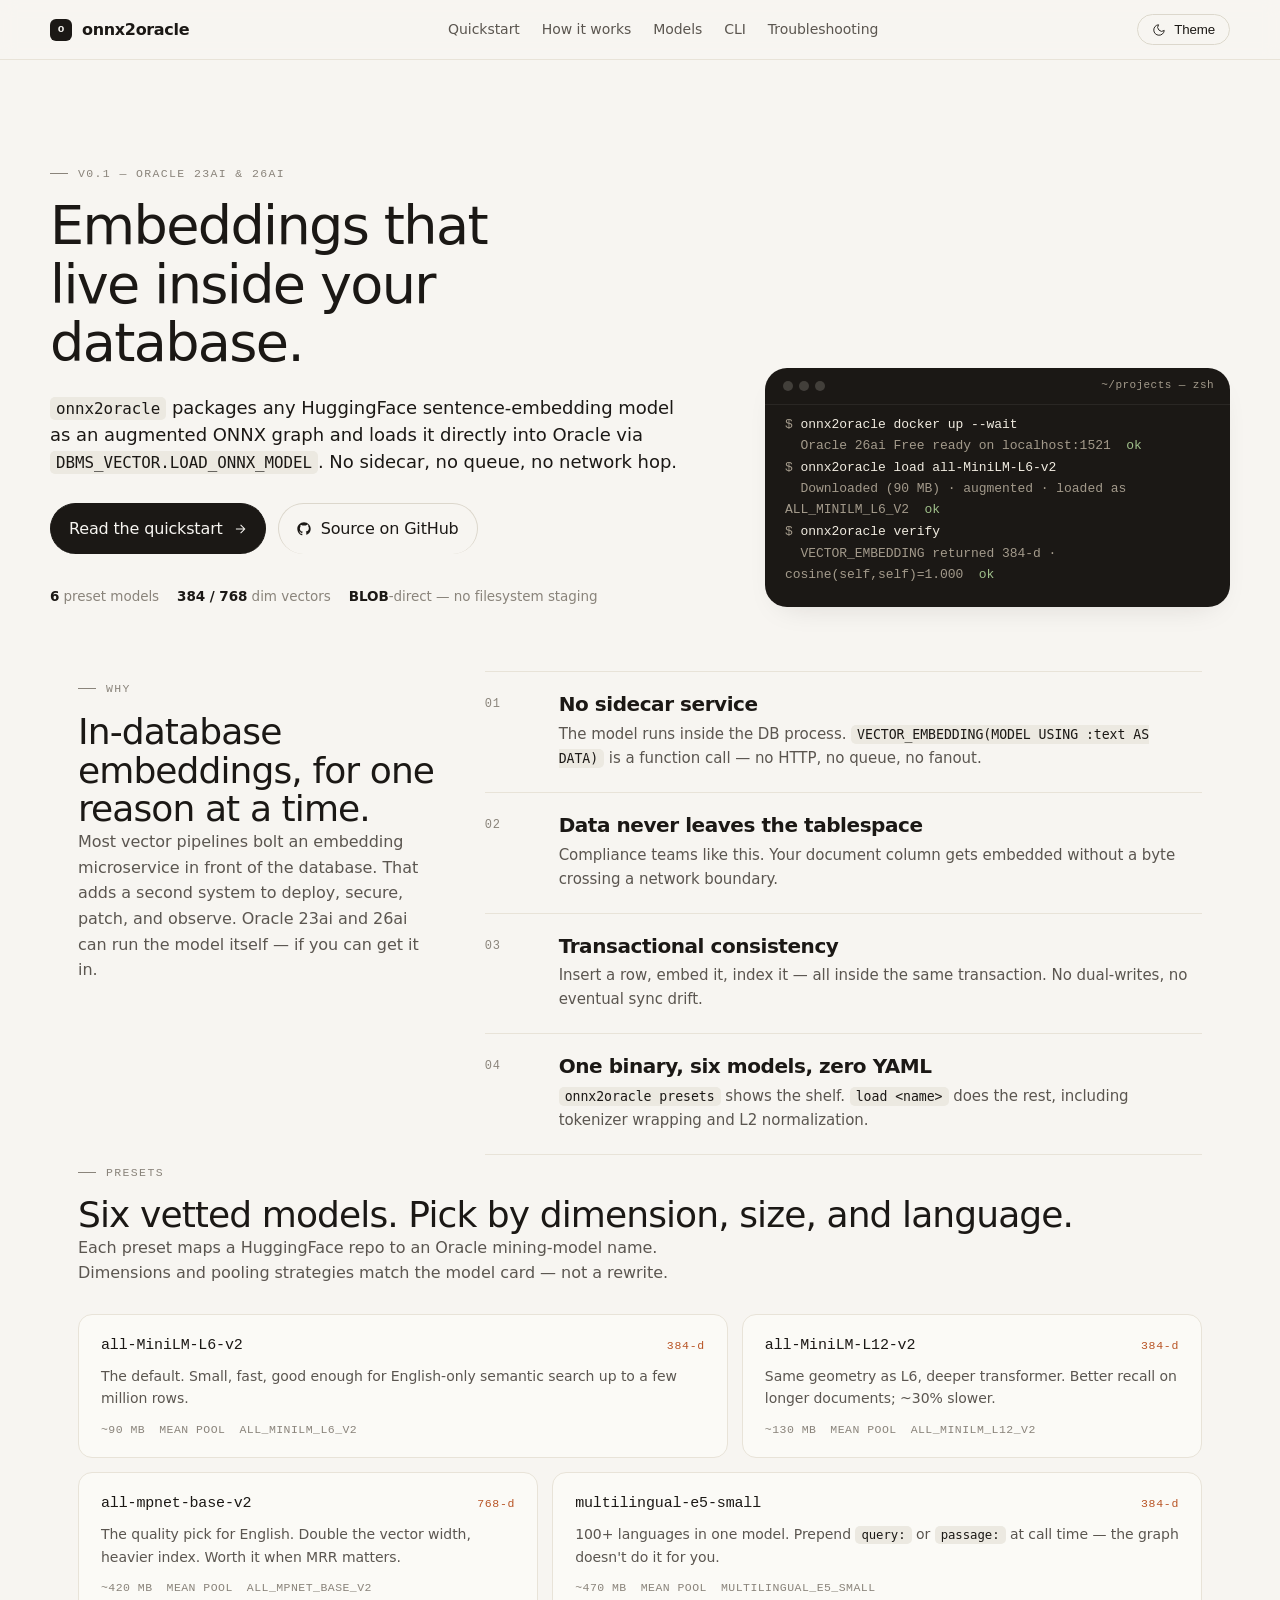
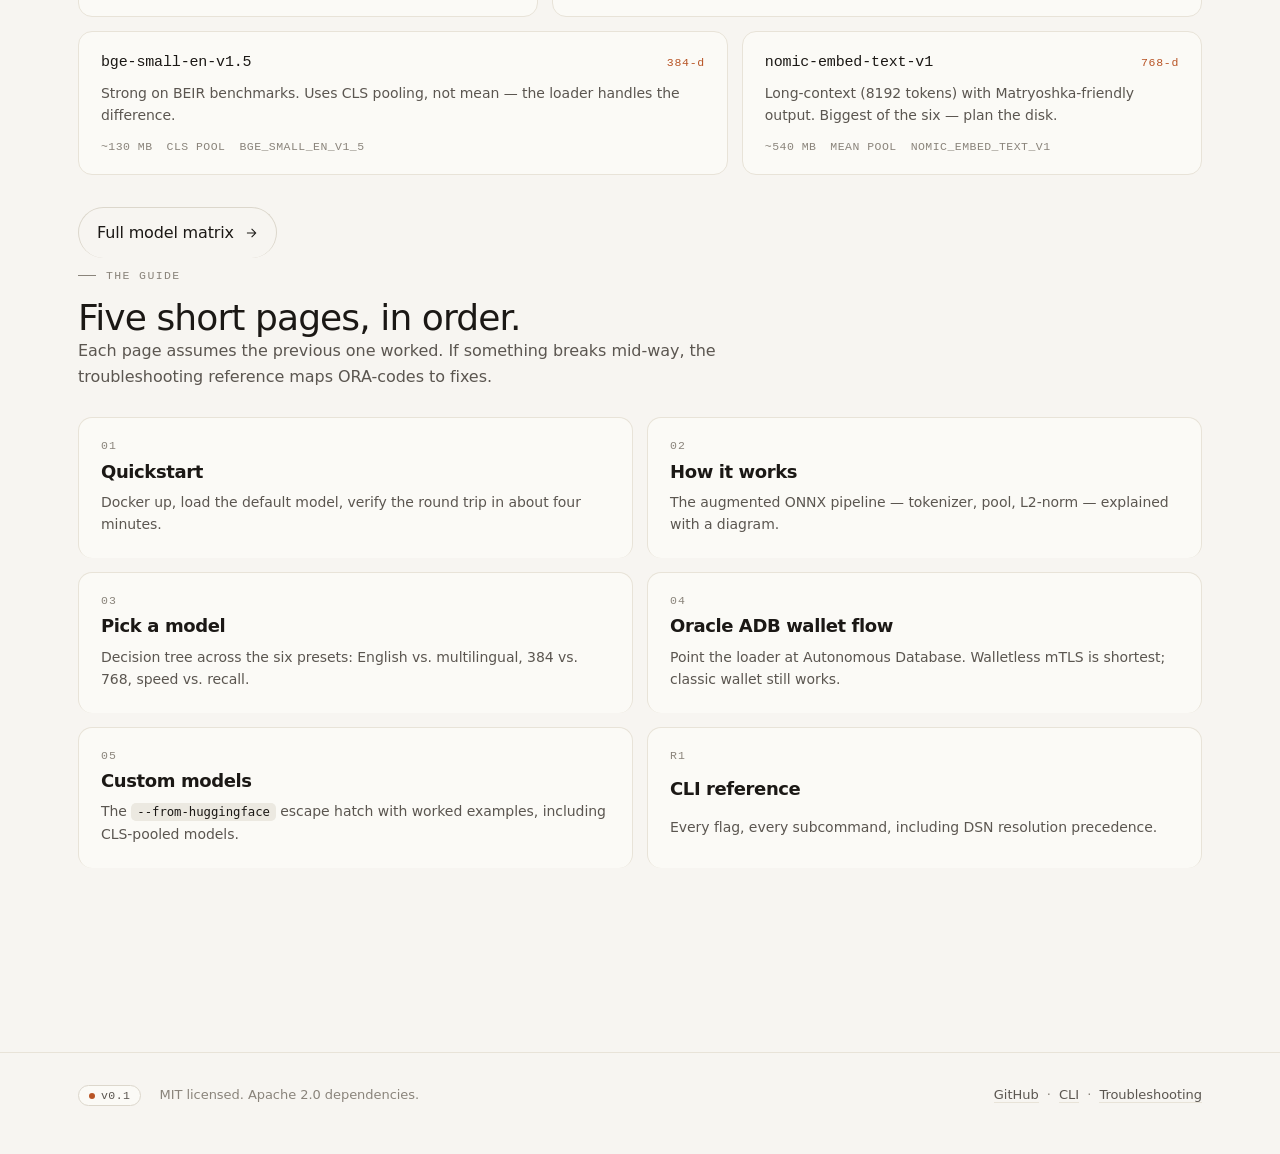
==== docs/index.html @ 98e14278 "feat(docs): GitHub Pages guide-site (taste-skill design)" ====
<!doctype html>
<html lang="en">
<head>
<meta charset="utf-8">
<meta name="viewport" content="width=device-width, initial-scale=1">
<title>onnx2oracle — embeddings that live inside your database</title>
<meta name="description" content="Load HuggingFace embedding models into Oracle Database 23ai/26ai as native ONNX mining models. One command. No external services.">
<link rel="stylesheet" href="assets/style.css">
<link rel="icon" href="data:image/svg+xml,%3Csvg xmlns='http://www.w3.org/2000/svg' viewBox='0 0 32 32'%3E%3Crect width='32' height='32' rx='6' fill='%231b1815'/%3E%3Ctext x='16' y='22' font-family='monospace' font-size='16' font-weight='600' fill='%23f0ebe0' text-anchor='middle'%3Eo%3C/text%3E%3C/svg%3E">
<script src="assets/main.js" defer></script>
</head>
<body>

<header class="topbar">
  <div class="shell topbar-inner">
    <a class="brand bare" href="index.html">
      <span class="brand-mark">o</span>
      <span>onnx2oracle</span>
    </a>
    <nav class="nav" aria-label="Primary">
      <a href="guide/01-quickstart.html">Quickstart</a>
      <a href="guide/02-how-it-works.html">How it works</a>
      <a href="guide/03-models.html">Models</a>
      <a href="reference/cli.html">CLI</a>
      <a href="reference/troubleshooting.html">Troubleshooting</a>
    </nav>
    <div class="topbar-tools">
      <button class="btn-ghost" data-theme-toggle aria-label="Toggle theme">
        <svg viewBox="0 0 24 24" fill="none" stroke="currentColor" stroke-width="1.6" aria-hidden="true">
          <path d="M21 12.8A9 9 0 1 1 11.2 3a7 7 0 0 0 9.8 9.8Z"/>
        </svg>
        <span>Theme</span>
      </button>
    </div>
  </div>
</header>

<main>

<section class="hero shell" aria-labelledby="hero-h">
  <div>
    <div class="eyebrow">v0.1 — Oracle 23ai &amp; 26ai</div>
    <h1 id="hero-h">Embeddings that live inside your database.</h1>
    <p class="lede">
      <code>onnx2oracle</code> packages any HuggingFace sentence-embedding model as an augmented ONNX graph
      and loads it directly into Oracle via <code>DBMS_VECTOR.LOAD_ONNX_MODEL</code>. No sidecar, no queue, no network hop.
    </p>
    <div class="cta-row">
      <a class="btn bare" href="guide/01-quickstart.html">
        Read the quickstart
        <svg viewBox="0 0 24 24" fill="none" stroke="currentColor" stroke-width="1.8"><path d="M5 12h14M13 5l7 7-7 7"/></svg>
      </a>
      <a class="btn secondary bare" href="https://github.com/jasperan/onnx2oracle">
        <svg viewBox="0 0 24 24" fill="currentColor"><path d="M12 .5C5.6.5.5 5.6.5 12c0 5.1 3.3 9.4 7.8 10.9.6.1.8-.2.8-.6v-2.2c-3.2.7-3.8-1.4-3.8-1.4-.5-1.3-1.3-1.7-1.3-1.7-1.1-.7.1-.7.1-.7 1.2.1 1.8 1.2 1.8 1.2 1 1.8 2.7 1.3 3.4 1 .1-.8.4-1.3.8-1.6-2.5-.3-5.2-1.3-5.2-5.7 0-1.3.4-2.3 1.2-3.1-.1-.3-.5-1.5.1-3.1 0 0 1-.3 3.2 1.2a11 11 0 0 1 5.8 0C18 4 19 4.3 19 4.3c.6 1.6.2 2.8.1 3.1.7.8 1.2 1.8 1.2 3.1 0 4.4-2.7 5.4-5.2 5.7.4.3.8 1 .8 2v3c0 .3.2.7.8.6A11.5 11.5 0 0 0 23.5 12C23.5 5.6 18.4.5 12 .5Z"/></svg>
        Source on GitHub
      </a>
    </div>
    <div class="hero-meta">
      <span><strong>6</strong> preset models</span>
      <span><strong>384 / 768</strong> dim vectors</span>
      <span><strong>BLOB</strong>-direct — no filesystem staging</span>
    </div>
  </div>

  <aside aria-label="Three-command demo">
    <div class="terminal" role="img" aria-label="Terminal showing docker up, load, verify commands">
      <span class="terminal-dots"><span></span><span></span><span></span></span>
      <span class="terminal-title">~/projects — zsh</span>
      <div class="terminal-body">
        <span class="term-line t1"><span class="term-prompt">$ </span><span class="term-cmd">onnx2oracle docker up --wait</span></span>
        <span class="term-line t2"><span class="term-out">&nbsp;&nbsp;Oracle 26ai Free ready on localhost:1521 &nbsp;</span><span class="term-ok">ok</span></span>
        <span class="term-line t3"><span class="term-prompt">$ </span><span class="term-cmd">onnx2oracle load all-MiniLM-L6-v2</span></span>
        <span class="term-line t4"><span class="term-out">&nbsp;&nbsp;Downloaded (90 MB) · augmented · loaded as ALL_MINILM_L6_V2 &nbsp;</span><span class="term-ok">ok</span></span>
        <span class="term-line t5"><span class="term-prompt">$ </span><span class="term-cmd">onnx2oracle verify</span></span>
        <span class="term-line t6"><span class="term-out">&nbsp;&nbsp;VECTOR_EMBEDDING returned 384-d · cosine(self,self)=1.000 &nbsp;</span><span class="term-ok">ok</span><span class="term-caret"></span></span>
      </div>
    </div>
  </aside>
</section>

<section class="shell" aria-labelledby="reasons-h">
  <div class="reasons">
    <div>
      <div class="eyebrow">Why</div>
      <h2 id="reasons-h">In-database embeddings, for one reason at a time.</h2>
      <p>
        Most vector pipelines bolt an embedding microservice in front of the database. That adds a second system
        to deploy, secure, patch, and observe. Oracle 23ai and 26ai can run the model itself — if you can get it in.
      </p>
    </div>
    <div class="reasons-list" role="list">
      <article class="reason" role="listitem">
        <div class="reason-idx">01</div>
        <div>
          <h3>No sidecar service</h3>
          <p>The model runs inside the DB process. <code>VECTOR_EMBEDDING(MODEL USING :text AS DATA)</code> is a function call — no HTTP, no queue, no fanout.</p>
        </div>
      </article>
      <article class="reason" role="listitem">
        <div class="reason-idx">02</div>
        <div>
          <h3>Data never leaves the tablespace</h3>
          <p>Compliance teams like this. Your document column gets embedded without a byte crossing a network boundary.</p>
        </div>
      </article>
      <article class="reason" role="listitem">
        <div class="reason-idx">03</div>
        <div>
          <h3>Transactional consistency</h3>
          <p>Insert a row, embed it, index it — all inside the same transaction. No dual-writes, no eventual sync drift.</p>
        </div>
      </article>
      <article class="reason" role="listitem">
        <div class="reason-idx">04</div>
        <div>
          <h3>One binary, six models, zero YAML</h3>
          <p><code>onnx2oracle presets</code> shows the shelf. <code>load &lt;name&gt;</code> does the rest, including tokenizer wrapping and L2 normalization.</p>
        </div>
      </article>
    </div>
  </div>
</section>

<section class="shell" aria-labelledby="presets-h">
  <div class="eyebrow">Presets</div>
  <h2 id="presets-h">Six vetted models. Pick by dimension, size, and language.</h2>
  <p style="max-width:60ch;margin-bottom:28px;">Each preset maps a HuggingFace repo to an Oracle mining-model name. Dimensions and pooling strategies match the model card — not a rewrite.</p>

  <div class="preset-grid">
    <article class="preset">
      <div class="preset-head"><span class="preset-name">all-MiniLM-L6-v2</span><span class="preset-dim">384-d</span></div>
      <p class="preset-desc">The default. Small, fast, good enough for English-only semantic search up to a few million rows.</p>
      <div class="preset-meta"><span>~90 MB</span><span>mean pool</span><span>ALL_MINILM_L6_V2</span></div>
    </article>
    <article class="preset">
      <div class="preset-head"><span class="preset-name">all-MiniLM-L12-v2</span><span class="preset-dim">384-d</span></div>
      <p class="preset-desc">Same geometry as L6, deeper transformer. Better recall on longer documents; ~30% slower.</p>
      <div class="preset-meta"><span>~130 MB</span><span>mean pool</span><span>ALL_MINILM_L12_V2</span></div>
    </article>
    <article class="preset">
      <div class="preset-head"><span class="preset-name">all-mpnet-base-v2</span><span class="preset-dim">768-d</span></div>
      <p class="preset-desc">The quality pick for English. Double the vector width, heavier index. Worth it when MRR matters.</p>
      <div class="preset-meta"><span>~420 MB</span><span>mean pool</span><span>ALL_MPNET_BASE_V2</span></div>
    </article>
    <article class="preset">
      <div class="preset-head"><span class="preset-name">multilingual-e5-small</span><span class="preset-dim">384-d</span></div>
      <p class="preset-desc">100+ languages in one model. Prepend <code>query:</code> or <code>passage:</code> at call time — the graph doesn't do it for you.</p>
      <div class="preset-meta"><span>~470 MB</span><span>mean pool</span><span>MULTILINGUAL_E5_SMALL</span></div>
    </article>
    <article class="preset">
      <div class="preset-head"><span class="preset-name">bge-small-en-v1.5</span><span class="preset-dim">384-d</span></div>
      <p class="preset-desc">Strong on BEIR benchmarks. Uses CLS pooling, not mean — the loader handles the difference.</p>
      <div class="preset-meta"><span>~130 MB</span><span>cls pool</span><span>BGE_SMALL_EN_V1_5</span></div>
    </article>
    <article class="preset">
      <div class="preset-head"><span class="preset-name">nomic-embed-text-v1</span><span class="preset-dim">768-d</span></div>
      <p class="preset-desc">Long-context (8192 tokens) with Matryoshka-friendly output. Biggest of the six — plan the disk.</p>
      <div class="preset-meta"><span>~540 MB</span><span>mean pool</span><span>NOMIC_EMBED_TEXT_V1</span></div>
    </article>
  </div>

  <div style="margin-top:32px;">
    <a class="btn secondary bare" href="reference/model-matrix.html">
      Full model matrix
      <svg viewBox="0 0 24 24" fill="none" stroke="currentColor" stroke-width="1.8"><path d="M5 12h14M13 5l7 7-7 7"/></svg>
    </a>
  </div>
</section>

<section class="shell" aria-labelledby="guide-h">
  <div class="eyebrow">The guide</div>
  <h2 id="guide-h">Five short pages, in order.</h2>
  <p style="margin-bottom:28px;">Each page assumes the previous one worked. If something breaks mid-way, the troubleshooting reference maps ORA-codes to fixes.</p>
  <div class="guide-cards">
    <a class="guide-card bare" href="guide/01-quickstart.html">
      <span class="num">01</span>
      <h3>Quickstart</h3>
      <p>Docker up, load the default model, verify the round trip in about four minutes.</p>
    </a>
    <a class="guide-card bare" href="guide/02-how-it-works.html">
      <span class="num">02</span>
      <h3>How it works</h3>
      <p>The augmented ONNX pipeline — tokenizer, pool, L2-norm — explained with a diagram.</p>
    </a>
    <a class="guide-card bare" href="guide/03-models.html">
      <span class="num">03</span>
      <h3>Pick a model</h3>
      <p>Decision tree across the six presets: English vs. multilingual, 384 vs. 768, speed vs. recall.</p>
    </a>
    <a class="guide-card bare" href="guide/04-connect-to-cloud.html">
      <span class="num">04</span>
      <h3>Oracle ADB wallet flow</h3>
      <p>Point the loader at Autonomous Database. Walletless mTLS is shortest; classic wallet still works.</p>
    </a>
    <a class="guide-card bare" href="guide/05-custom-models.html">
      <span class="num">05</span>
      <h3>Custom models</h3>
      <p>The <code>--from-huggingface</code> escape hatch with worked examples, including CLS-pooled models.</p>
    </a>
    <a class="guide-card bare" href="reference/cli.html">
      <span class="num">R1</span>
      <h3>CLI reference</h3>
      <p>Every flag, every subcommand, including DSN resolution precedence.</p>
    </a>
  </div>
</section>

</main>

<footer class="foot">
  <div class="shell foot-row">
    <div>
      <span class="chip"><span class="chip-dot"></span>v0.1</span>
      <span style="margin-left:14px;">MIT licensed. Apache 2.0 dependencies.</span>
    </div>
    <div>
      <a href="https://github.com/jasperan/onnx2oracle">GitHub</a>
      &nbsp;·&nbsp;
      <a href="reference/cli.html">CLI</a>
      &nbsp;·&nbsp;
      <a href="reference/troubleshooting.html">Troubleshooting</a>
    </div>
  </div>
</footer>

</body>
</html>
---- docs/assets/style.css ----
/* =========================================================================
   onnx2oracle — docs stylesheet
   Warm monochrome, hardware-accelerated animations only (transform/opacity),
   no CDN fonts, explicit light/dark via data-theme attribute.
   ========================================================================= */

:root {
  /* Warm monochrome — light theme (default) */
  --bg: #f7f5f1;
  --bg-elev: #fbfaf6;
  --bg-sunk: #ece9e1;
  --ink: #1b1815;
  --ink-muted: #5b5650;
  --ink-faint: #8a847b;
  --rule: #dcd7cc;
  --rule-soft: #e8e3d8;
  --accent: #b85425;          /* muted rust — 1 accent, <80% sat */
  --accent-ink: #8d3e1b;
  --code-bg: #1b1815;
  --code-ink: #f0ebe0;
  --code-dim: #a39a8b;
  --shadow-diffuse: 0 12px 32px -18px rgba(27, 24, 21, 0.18);
  --rad: 14px;
  --rad-sm: 8px;
  --rad-lg: 22px;

  /* Metrics */
  --maxw: 1180px;
  --gutter: 28px;
  --step: clamp(14px, 0.93vw, 16px);

  /* Type scale */
  --fs-body: 16px;
  --fs-small: 13.5px;
  --fs-micro: 11.5px;
  --fs-h1: clamp(34px, 5vw, 54px);
  --fs-h2: clamp(26px, 3.2vw, 36px);
  --fs-h3: 20px;

  /* Motion */
  --ease: cubic-bezier(0.16, 1, 0.3, 1);
  --dur-fast: 160ms;
  --dur-mid: 320ms;
  --dur-slow: 560ms;

  color-scheme: light;
}

:root[data-theme="dark"] {
  --bg: #14120f;
  --bg-elev: #1c1a16;
  --bg-sunk: #0d0c0a;
  --ink: #f0ebe0;
  --ink-muted: #b5ac9d;
  --ink-faint: #7c746a;
  --rule: #2b2823;
  --rule-soft: #221f1b;
  --accent: #d77a4a;
  --accent-ink: #e8a37a;
  --code-bg: #0d0c0a;
  --code-ink: #f0ebe0;
  --code-dim: #8a8276;
  --shadow-diffuse: 0 12px 32px -18px rgba(0, 0, 0, 0.55);
  color-scheme: dark;
}

* { box-sizing: border-box; }
html, body { margin: 0; padding: 0; }

html {
  background: var(--bg);
  color: var(--ink);
  -webkit-font-smoothing: antialiased;
  -moz-osx-font-smoothing: grayscale;
  text-rendering: optimizeLegibility;
}

body {
  font: 400 var(--fs-body)/1.6 ui-sans-serif, system-ui, -apple-system,
        "Segoe UI", Helvetica, "Noto Sans", Arial, sans-serif;
  font-feature-settings: "ss01", "cv11";
  letter-spacing: -0.003em;
  min-height: 100dvh;
  overflow-x: hidden;
}

code, pre, kbd, samp, .mono {
  font-family: ui-monospace, "SF Mono", "JetBrains Mono", Menlo, Consolas,
               "DejaVu Sans Mono", monospace;
  font-feature-settings: "calt" 0, "liga" 0;
}

a {
  color: var(--ink);
  text-decoration: none;
  border-bottom: 1px solid var(--rule);
  transition: border-color var(--dur-fast) var(--ease), color var(--dur-fast) var(--ease);
}
a:hover { color: var(--accent); border-bottom-color: var(--accent); }
a.bare { border-bottom: none; }

h1, h2, h3, h4 {
  font-weight: 520;
  letter-spacing: -0.022em;
  line-height: 1.08;
  margin: 0;
  color: var(--ink);
}
h1 { font-size: var(--fs-h1); letter-spacing: -0.03em; }
h2 { font-size: var(--fs-h2); letter-spacing: -0.025em; }
h3 { font-size: var(--fs-h3); font-weight: 560; }

p { margin: 0 0 1em; max-width: 68ch; color: var(--ink-muted); }
p.lede {
  font-size: 18px;
  color: var(--ink);
  max-width: 56ch;
  line-height: 1.5;
}

small, .small { font-size: var(--fs-small); color: var(--ink-faint); }

hr {
  border: 0;
  border-top: 1px solid var(--rule);
  margin: 48px 0;
}

/* --- Layout shell ------------------------------------------------------- */
.shell {
  max-width: var(--maxw);
  margin: 0 auto;
  padding: 0 var(--gutter);
}

/* Top bar */
.topbar {
  position: sticky;
  top: 0;
  z-index: 40;
  background: color-mix(in oklab, var(--bg) 88%, transparent);
  backdrop-filter: saturate(1.2) blur(8px);
  -webkit-backdrop-filter: saturate(1.2) blur(8px);
  border-bottom: 1px solid var(--rule-soft);
}
.topbar-inner {
  display: grid;
  grid-template-columns: auto 1fr auto;
  align-items: center;
  gap: 24px;
  padding: 14px 0;
}
.brand {
  display: inline-flex;
  align-items: center;
  gap: 10px;
  border-bottom: none;
  color: var(--ink);
  font-weight: 560;
  letter-spacing: -0.02em;
}
.brand-mark {
  width: 22px; height: 22px;
  border-radius: 6px;
  background: var(--ink);
  color: var(--bg);
  display: inline-grid; place-items: center;
  font: 600 11px/1 ui-monospace, monospace;
  transition: transform var(--dur-fast) var(--ease);
}
.brand:hover .brand-mark { transform: rotate(-8deg); }

.nav {
  display: flex;
  gap: 22px;
  justify-content: center;
  flex-wrap: wrap;
  font-size: 14px;
}
.nav a {
  border-bottom: none;
  color: var(--ink-muted);
}
.nav a[aria-current="page"] { color: var(--ink); }
.nav a:hover { color: var(--accent); }

.topbar-tools {
  display: inline-flex;
  align-items: center;
  gap: 10px;
}

.btn-ghost {
  appearance: none;
  background: transparent;
  color: var(--ink);
  border: 1px solid var(--rule);
  border-radius: 999px;
  padding: 7px 14px;
  font: 500 13px/1 inherit;
  letter-spacing: -0.01em;
  cursor: pointer;
  display: inline-flex;
  align-items: center;
  gap: 8px;
  transition: transform var(--dur-fast) var(--ease), border-color var(--dur-fast) var(--ease);
}
.btn-ghost:hover { border-color: var(--ink); }
.btn-ghost:active { transform: translateY(1px); }
.btn-ghost svg { width: 14px; height: 14px; display: block; }

/* Sections */
main { display: block; padding-bottom: 120px; }
section { padding: 72px 0; }
section.tight { padding: 48px 0; }

.eyebrow {
  display: inline-flex;
  align-items: center;
  gap: 10px;
  font: 500 11.5px/1 ui-monospace, monospace;
  letter-spacing: 0.12em;
  text-transform: uppercase;
  color: var(--ink-faint);
  margin-bottom: 18px;
}
.eyebrow::before {
  content: "";
  width: 18px; height: 1px;
  background: var(--ink-faint);
  display: inline-block;
}

/* Hero — asymmetric 7/5 split */
.hero {
  padding: 96px 0 64px;
  display: grid;
  grid-template-columns: minmax(0, 7fr) minmax(0, 5fr);
  gap: 64px;
  align-items: end;
}
.hero h1 { max-width: 14ch; }
.hero .lede { margin-top: 22px; }
.hero-meta {
  margin-top: 32px;
  display: flex;
  gap: 18px;
  flex-wrap: wrap;
  font-size: 13.5px;
  color: var(--ink-faint);
}
.hero-meta strong { color: var(--ink); font-weight: 560; }

/* CTA row */
.cta-row {
  display: flex;
  gap: 12px;
  margin-top: 28px;
  flex-wrap: wrap;
}
.btn {
  appearance: none;
  display: inline-flex; align-items: center; gap: 10px;
  padding: 12px 18px;
  border-radius: 999px;
  font: 500 14px/1 inherit;
  letter-spacing: -0.01em;
  cursor: pointer;
  border: 1px solid var(--ink);
  background: var(--ink);
  color: var(--bg);
  transition: transform var(--dur-fast) var(--ease);
}
.btn:hover { transform: translateY(-1px); }
.btn:active { transform: translateY(1px); }
.btn.secondary {
  background: transparent;
  color: var(--ink);
  border-color: var(--rule);
}
.btn.secondary:hover { border-color: var(--ink); }
.btn svg { width: 14px; height: 14px; }

/* Animated terminal card (hero right) */
.terminal {
  position: relative;
  background: var(--code-bg);
  color: var(--code-ink);
  border-radius: var(--rad-lg);
  padding: 18px 20px 22px;
  font: 13px/1.65 ui-monospace, "SF Mono", Menlo, monospace;
  box-shadow: var(--shadow-diffuse);
  overflow: hidden;
  transform: translateZ(0);
}
.terminal::before {
  content: "";
  position: absolute;
  inset: 0 0 auto 0;
  height: 36px;
  border-bottom: 1px solid rgba(240, 235, 224, 0.07);
}
.terminal-dots {
  position: absolute; top: 13px; left: 18px;
  display: flex; gap: 6px;
}
.terminal-dots span {
  width: 10px; height: 10px; border-radius: 50%;
  background: rgba(240, 235, 224, 0.18);
  display: inline-block;
}
.terminal-title {
  position: absolute; top: 12px; right: 16px;
  font: 500 11px/1 ui-monospace, monospace;
  color: var(--code-dim);
  letter-spacing: 0.04em;
}
.terminal-body { margin-top: 28px; min-height: 150px; }
.term-line {
  display: block;
  opacity: 0;
  transform: translateY(4px);
  animation: termFade 520ms var(--ease) forwards;
  will-change: transform, opacity;
}
.term-line.t1 { animation-delay: 200ms; }
.term-line.t2 { animation-delay: 1200ms; }
.term-line.t3 { animation-delay: 2200ms; }
.term-line.t4 { animation-delay: 3200ms; }
.term-line.t5 { animation-delay: 4200ms; }
.term-line.t6 { animation-delay: 5200ms; }
.term-prompt { color: var(--code-dim); }
.term-cmd { color: var(--code-ink); }
.term-out { color: var(--code-dim); }
.term-ok { color: #9fbf8a; }
.term-caret {
  display: inline-block;
  width: 7px; height: 14px;
  background: var(--code-ink);
  vertical-align: middle;
  margin-left: 2px;
  animation: termBlink 1s steps(2, end) infinite;
  animation-delay: 5800ms;
  opacity: 0;
}
@keyframes termFade {
  to { opacity: 1; transform: translateY(0); }
}
@keyframes termBlink {
  0%, 49% { opacity: 1; }
  50%, 100% { opacity: 0; }
}

/* Feature / reason grid — asymmetric 2-col zig */
.reasons {
  display: grid;
  grid-template-columns: minmax(0, 4fr) minmax(0, 8fr);
  gap: 48px;
  align-items: start;
}
.reasons-list {
  display: grid;
  gap: 0;
}
.reason {
  display: grid;
  grid-template-columns: 56px 1fr;
  gap: 18px;
  padding: 22px 0;
  border-top: 1px solid var(--rule-soft);
}
.reason:last-child { border-bottom: 1px solid var(--rule-soft); }
.reason-idx {
  font: 500 12px/1 ui-monospace, monospace;
  color: var(--ink-faint);
  letter-spacing: 0.08em;
  padding-top: 4px;
}
.reason h3 { margin-bottom: 6px; }
.reason p { margin: 0; font-size: 15px; }

/* Preset grid */
.preset-grid {
  display: grid;
  grid-template-columns: repeat(12, minmax(0, 1fr));
  gap: 14px;
}
.preset {
  grid-column: span 6;
  padding: 22px;
  border-radius: var(--rad);
  background: var(--bg-elev);
  border: 1px solid var(--rule-soft);
  transition: transform var(--dur-mid) var(--ease), border-color var(--dur-fast) var(--ease);
}
.preset:hover {
  transform: translateY(-2px);
  border-color: var(--rule);
}
.preset-head {
  display: flex;
  align-items: baseline;
  justify-content: space-between;
  gap: 12px;
  margin-bottom: 10px;
}
.preset-name {
  font: 520 15px/1.2 ui-monospace, monospace;
  letter-spacing: -0.01em;
  color: var(--ink);
}
.preset-dim {
  font: 500 11.5px/1 ui-monospace, monospace;
  color: var(--accent);
  letter-spacing: 0.06em;
}
.preset-desc { font-size: 14px; color: var(--ink-muted); margin: 0 0 14px; }
.preset-meta {
  display: flex;
  gap: 14px;
  font: 500 11.5px/1 ui-monospace, monospace;
  color: var(--ink-faint);
  letter-spacing: 0.04em;
  text-transform: uppercase;
}

/* Make preset grid asymmetric at mid breakpoint */
@media (min-width: 900px) {
  .preset:nth-child(1) { grid-column: span 7; }
  .preset:nth-child(2) { grid-column: span 5; }
  .preset:nth-child(3) { grid-column: span 5; }
  .preset:nth-child(4) { grid-column: span 7; }
  .preset:nth-child(5) { grid-column: span 7; }
  .preset:nth-child(6) { grid-column: span 5; }
}

/* Guide navigation cards */
.guide-cards {
  display: grid;
  grid-template-columns: repeat(2, minmax(0, 1fr));
  gap: 14px;
}
.guide-card {
  padding: 22px;
  border-radius: var(--rad);
  border: 1px solid var(--rule-soft);
  background: var(--bg-elev);
  display: grid;
  gap: 10px;
  transition: transform var(--dur-fast) var(--ease), border-color var(--dur-fast) var(--ease);
  border-bottom: 1px solid var(--rule-soft);
}
.guide-card:hover {
  transform: translateY(-2px);
  border-color: var(--ink);
}
.guide-card .num {
  font: 500 11.5px/1 ui-monospace, monospace;
  letter-spacing: 0.1em;
  color: var(--ink-faint);
}
.guide-card h3 { font-size: 18px; }
.guide-card p { margin: 0; font-size: 14px; }

/* Page layout — side nav for guide/reference pages */
.doc-layout {
  display: grid;
  grid-template-columns: 220px minmax(0, 1fr);
  gap: 72px;
  padding-top: 56px;
}
.doc-side {
  position: sticky;
  top: 80px;
  align-self: start;
  font-size: 14px;
}
.doc-side h4 {
  font: 500 11.5px/1 ui-monospace, monospace;
  letter-spacing: 0.1em;
  text-transform: uppercase;
  color: var(--ink-faint);
  margin-bottom: 14px;
}
.doc-side ol {
  list-style: none;
  margin: 0;
  padding: 0;
  display: grid;
  gap: 2px;
}
.doc-side ol li { counter-increment: side; }
.doc-side ol a {
  display: block;
  padding: 6px 10px;
  border-radius: var(--rad-sm);
  color: var(--ink-muted);
  border-bottom: none;
  transition: background var(--dur-fast) var(--ease), color var(--dur-fast) var(--ease);
}
.doc-side ol a:hover { color: var(--ink); background: var(--bg-sunk); }
.doc-side ol a[aria-current="page"] {
  color: var(--ink);
  background: var(--bg-sunk);
}
.doc-side ol a span.n {
  font: 500 11.5px/1 ui-monospace, monospace;
  color: var(--ink-faint);
  margin-right: 8px;
}

.doc-body { min-width: 0; }
.doc-body h1 { margin-bottom: 18px; }
.doc-body h2 { margin: 56px 0 18px; }
.doc-body h3 { margin: 36px 0 10px; }
.doc-body p { max-width: 68ch; }
.doc-body ul, .doc-body ol { max-width: 68ch; padding-left: 20px; color: var(--ink-muted); line-height: 1.6; }
.doc-body li { margin-bottom: 6px; }
.doc-body li::marker { color: var(--ink-faint); }

/* Code blocks */
pre {
  background: var(--code-bg);
  color: var(--code-ink);
  padding: 18px 20px;
  border-radius: var(--rad);
  overflow-x: auto;
  font-size: 13px;
  line-height: 1.6;
  box-shadow: var(--shadow-diffuse);
}
pre code { white-space: pre; color: inherit; background: transparent; padding: 0; }
code {
  background: var(--bg-sunk);
  color: var(--ink);
  padding: 2px 6px;
  border-radius: 5px;
  font-size: 0.88em;
}
pre .c { color: var(--code-dim); }  /* comment */
pre .k { color: #d89c7d; }          /* keyword accent */
pre .s { color: #b9c99b; }          /* string */

/* Callouts */
.callout {
  border-left: 2px solid var(--accent);
  padding: 14px 18px;
  background: var(--bg-elev);
  border-radius: 0 var(--rad) var(--rad) 0;
  margin: 22px 0;
  font-size: 14.5px;
  color: var(--ink);
}
.callout strong { font-weight: 560; }

/* Tables */
table {
  width: 100%;
  border-collapse: collapse;
  margin: 18px 0;
  font-size: 14px;
}
thead th {
  text-align: left;
  padding: 10px 12px;
  border-bottom: 1px solid var(--rule);
  font: 500 11.5px/1.2 ui-monospace, monospace;
  letter-spacing: 0.08em;
  text-transform: uppercase;
  color: var(--ink-faint);
  cursor: pointer;
  user-select: none;
}
thead th:hover { color: var(--ink); }
thead th .sort-mark {
  color: var(--ink-faint);
  margin-left: 4px;
  font-size: 10px;
  opacity: 0.4;
  transition: opacity var(--dur-fast) var(--ease);
}
thead th[aria-sort] .sort-mark { opacity: 1; color: var(--accent); }
tbody td {
  padding: 12px;
  border-bottom: 1px solid var(--rule-soft);
  color: var(--ink-muted);
  vertical-align: top;
}
tbody tr:last-child td { border-bottom: 0; }
tbody td.mono, td.mono { font-family: ui-monospace, monospace; color: var(--ink); font-size: 13px; }
tbody tr { transition: background var(--dur-fast) var(--ease); }
tbody tr:hover { background: var(--bg-sunk); }

/* SVG diagram wrapper */
.diagram {
  margin: 28px 0;
  padding: 28px;
  background: var(--bg-elev);
  border-radius: var(--rad);
  border: 1px solid var(--rule-soft);
  overflow-x: auto;
}
.diagram svg { display: block; max-width: 100%; height: auto; }
.diagram-caption {
  margin-top: 14px;
  font-size: 13px;
  color: var(--ink-faint);
  text-align: center;
}

/* Step cards (quickstart) */
.steps {
  display: grid;
  gap: 0;
  margin: 28px 0;
}
.step {
  display: grid;
  grid-template-columns: 72px minmax(0, 1fr);
  gap: 22px;
  padding: 26px 0;
  border-top: 1px solid var(--rule-soft);
}
.step:last-child { border-bottom: 1px solid var(--rule-soft); }
.step-num {
  font: 500 12px/1 ui-monospace, monospace;
  color: var(--ink-faint);
  letter-spacing: 0.08em;
  padding-top: 4px;
}
.step h3 { margin-bottom: 10px; }

/* Footer */
footer.foot {
  border-top: 1px solid var(--rule-soft);
  padding: 32px 0 48px;
  margin-top: 64px;
  font-size: 13px;
  color: var(--ink-faint);
}
footer.foot .foot-row {
  display: flex;
  justify-content: space-between;
  gap: 24px;
  flex-wrap: wrap;
}
footer.foot a { color: var(--ink-muted); border-bottom-color: var(--rule-soft); }

/* Utility */
.row-wrap { display: flex; gap: 24px; flex-wrap: wrap; }
.chip {
  display: inline-flex;
  align-items: center;
  gap: 6px;
  padding: 4px 10px;
  border-radius: 999px;
  border: 1px solid var(--rule);
  font: 500 11.5px/1 ui-monospace, monospace;
  letter-spacing: 0.04em;
  color: var(--ink-muted);
  background: var(--bg-elev);
}
.chip-dot {
  width: 6px; height: 6px; border-radius: 50%;
  background: var(--accent);
}

/* ---- Responsive collapse ---- */
@media (max-width: 900px) {
  .hero { grid-template-columns: 1fr; gap: 40px; padding: 64px 0 40px; }
  .reasons { grid-template-columns: 1fr; gap: 32px; }
  .preset-grid { grid-template-columns: 1fr; }
  .preset { grid-column: span 1 !important; }
  .guide-cards { grid-template-columns: 1fr; }
  .doc-layout { grid-template-columns: 1fr; gap: 32px; padding-top: 32px; }
  .doc-side {
    position: static;
    border-left: 0;
    border-top: 1px solid var(--rule-soft);
    padding-top: 18px;
  }
  .nav { gap: 14px; font-size: 13.5px; }
  .topbar-inner { grid-template-columns: auto auto; row-gap: 10px; }
  .topbar-inner .nav { grid-column: 1 / -1; justify-content: flex-start; }
}

@media (prefers-reduced-motion: reduce) {
  *, *::before, *::after {
    animation-duration: 0.01ms !important;
    animation-iteration-count: 1 !important;
    transition-duration: 0.01ms !important;
  }
}
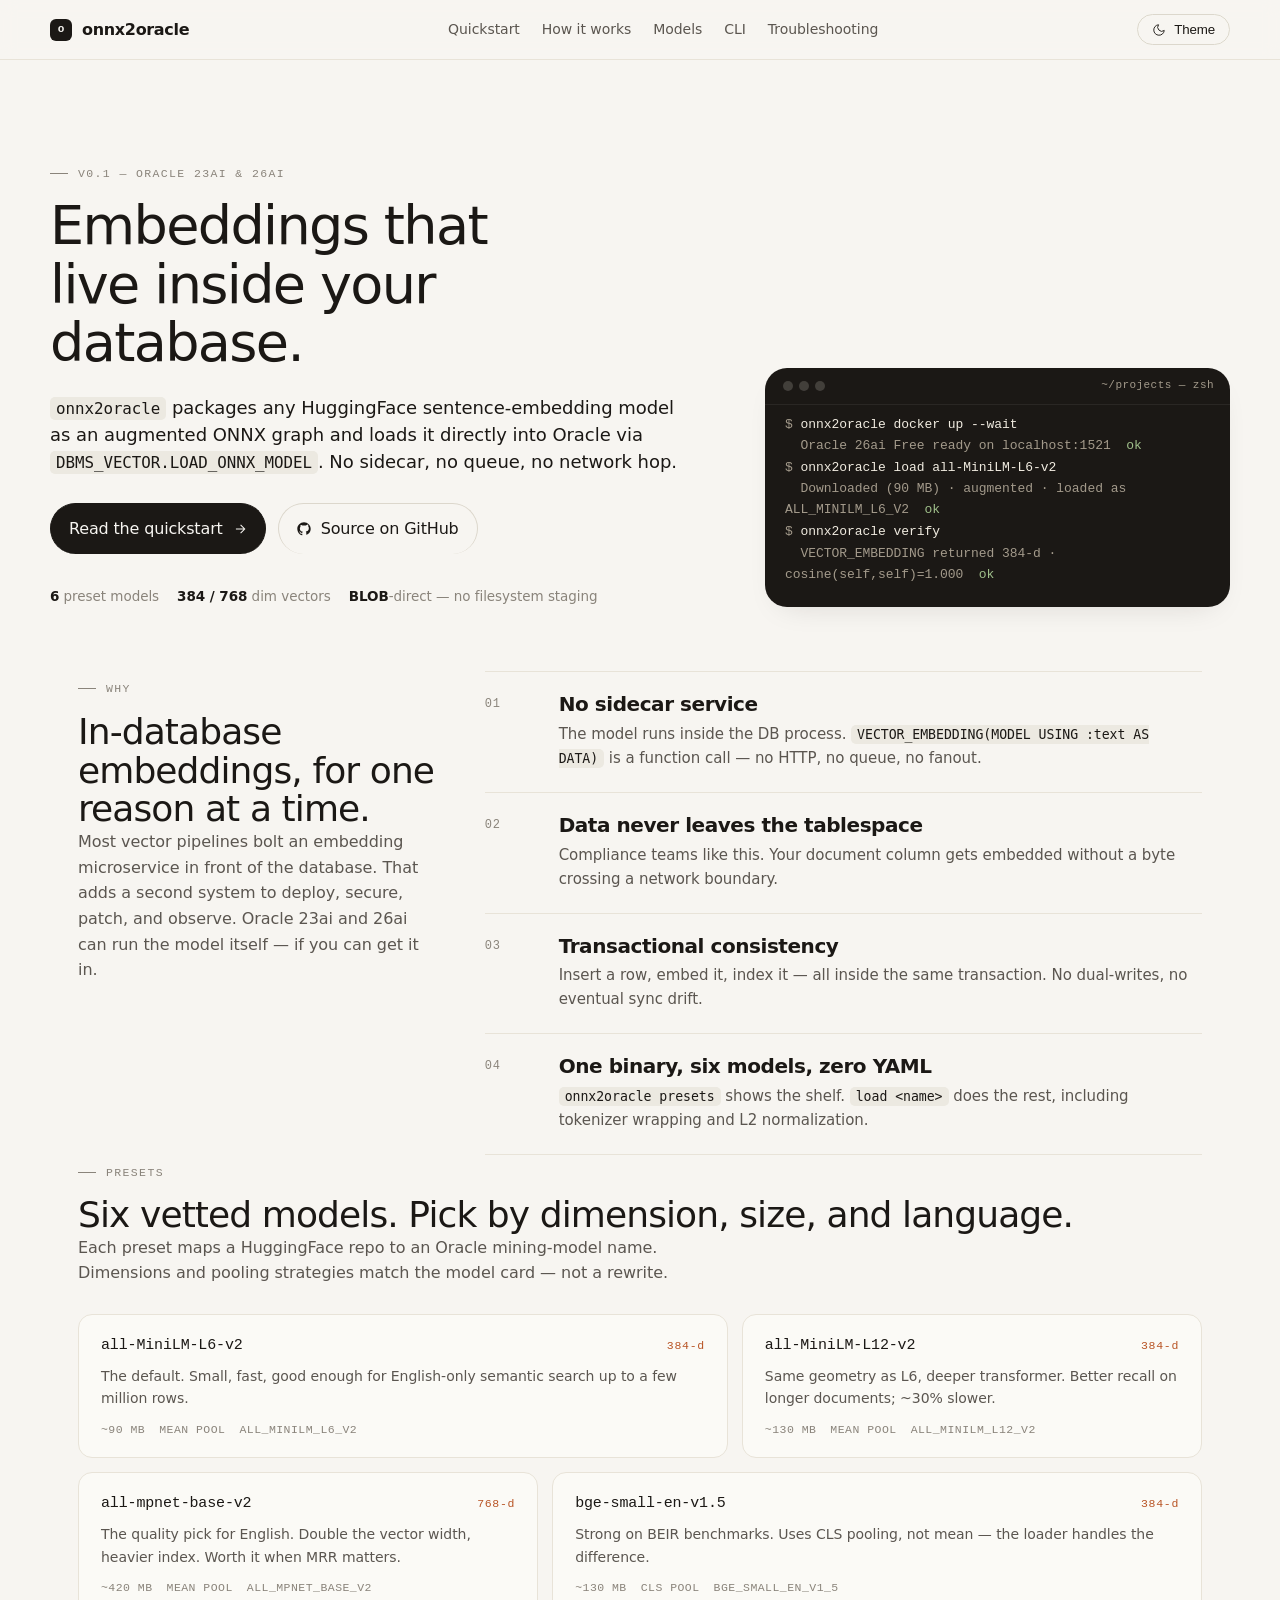
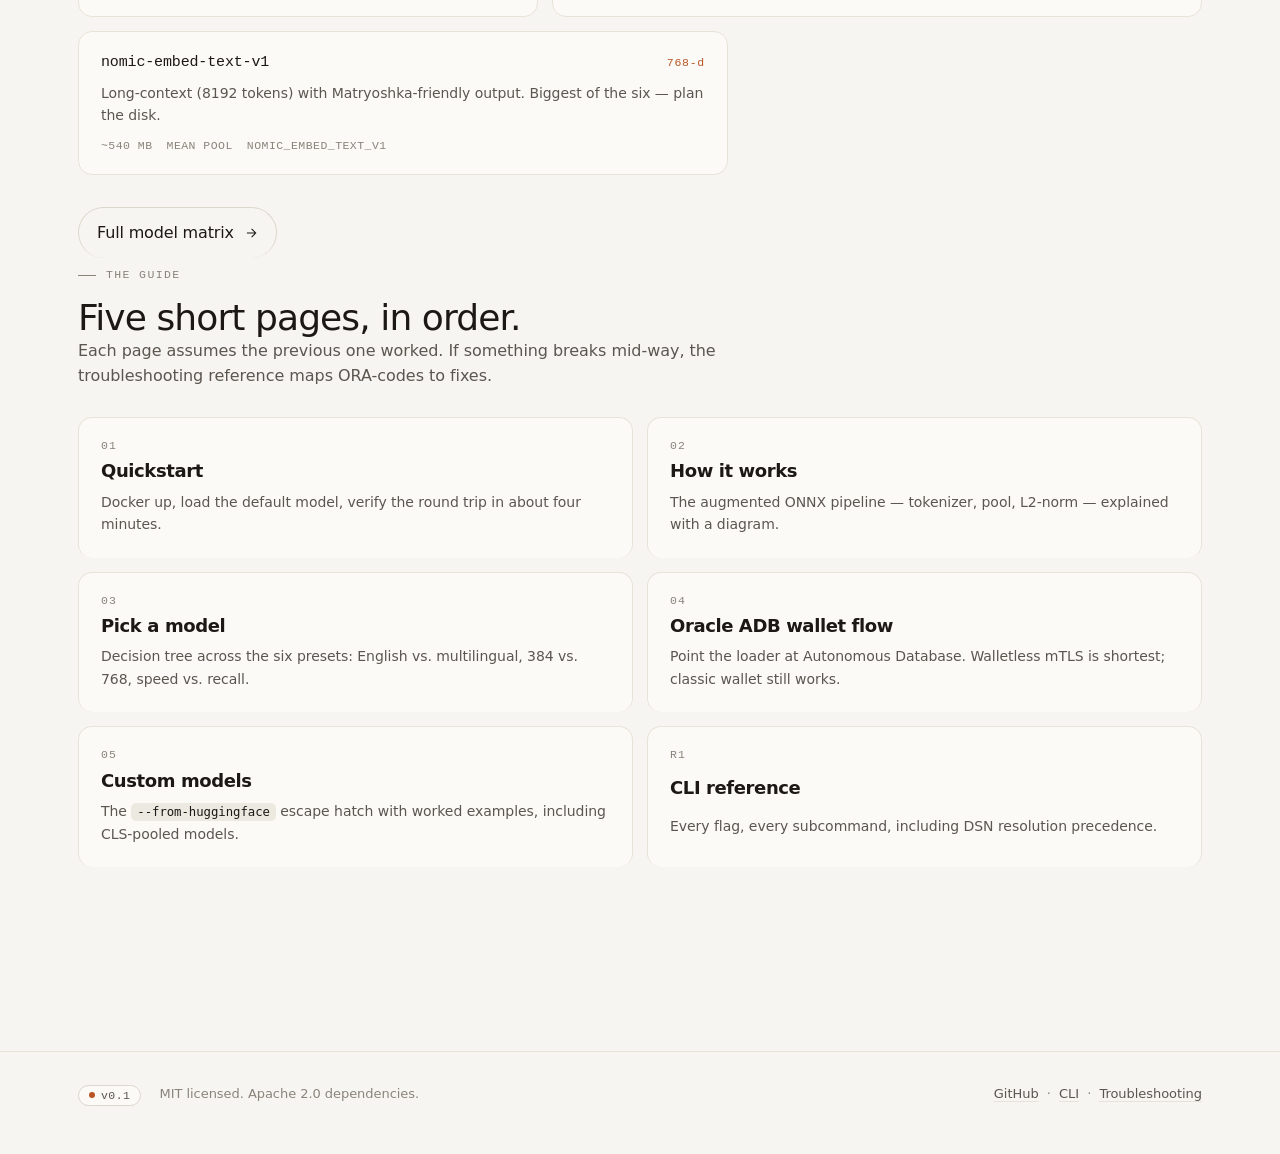
==== commit 2365d84c: "feat(presets): drop multilingual-e5-small (SentencePiece incompatible); document limitation" ====
--- a/docs/index.html
+++ b/docs/index.html
@@ -143,11 +143,6 @@
       <div class="preset-meta"><span>~420 MB</span><span>mean pool</span><span>ALL_MPNET_BASE_V2</span></div>
     </article>
     <article class="preset">
-      <div class="preset-head"><span class="preset-name">multilingual-e5-small</span><span class="preset-dim">384-d</span></div>
-      <p class="preset-desc">100+ languages in one model. Prepend <code>query:</code> or <code>passage:</code> at call time — the graph doesn't do it for you.</p>
-      <div class="preset-meta"><span>~470 MB</span><span>mean pool</span><span>MULTILINGUAL_E5_SMALL</span></div>
-    </article>
-    <article class="preset">
       <div class="preset-head"><span class="preset-name">bge-small-en-v1.5</span><span class="preset-dim">384-d</span></div>
       <p class="preset-desc">Strong on BEIR benchmarks. Uses CLS pooling, not mean — the loader handles the difference.</p>
       <div class="preset-meta"><span>~130 MB</span><span>cls pool</span><span>BGE_SMALL_EN_V1_5</span></div>
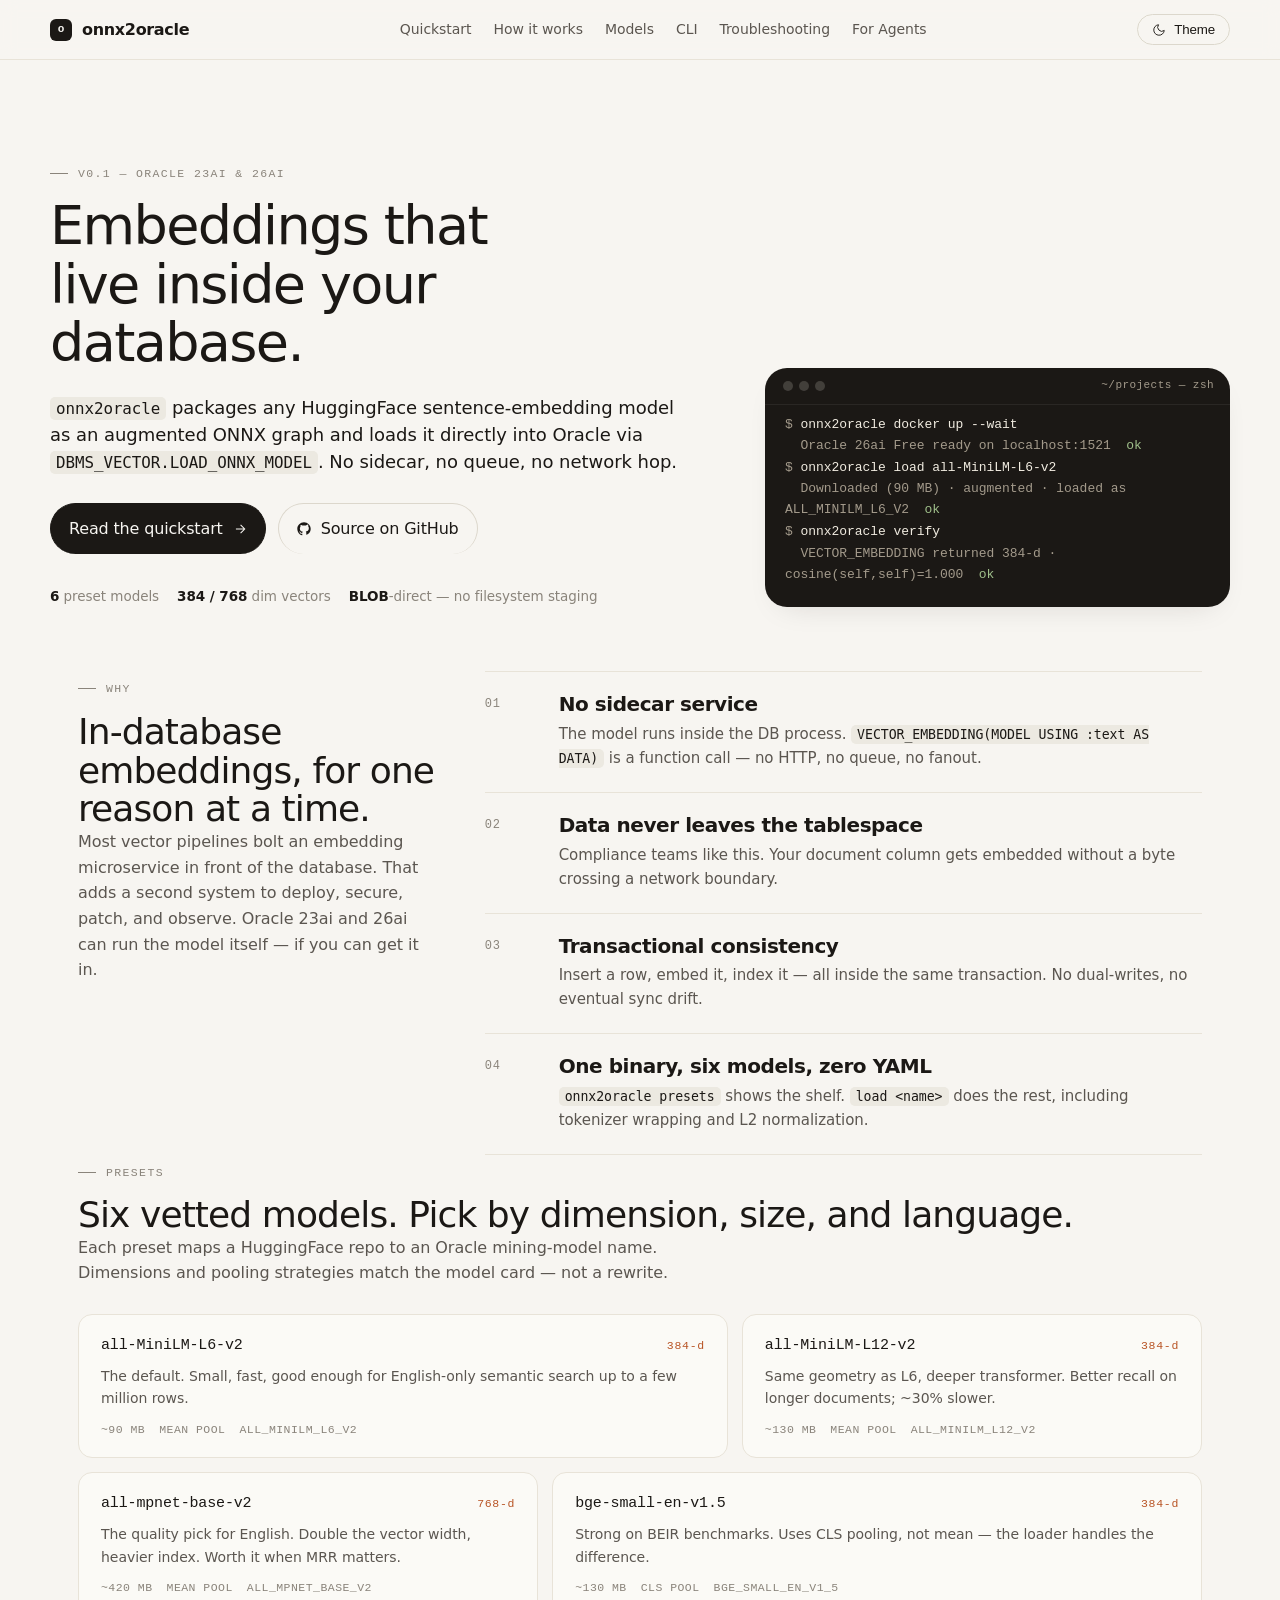
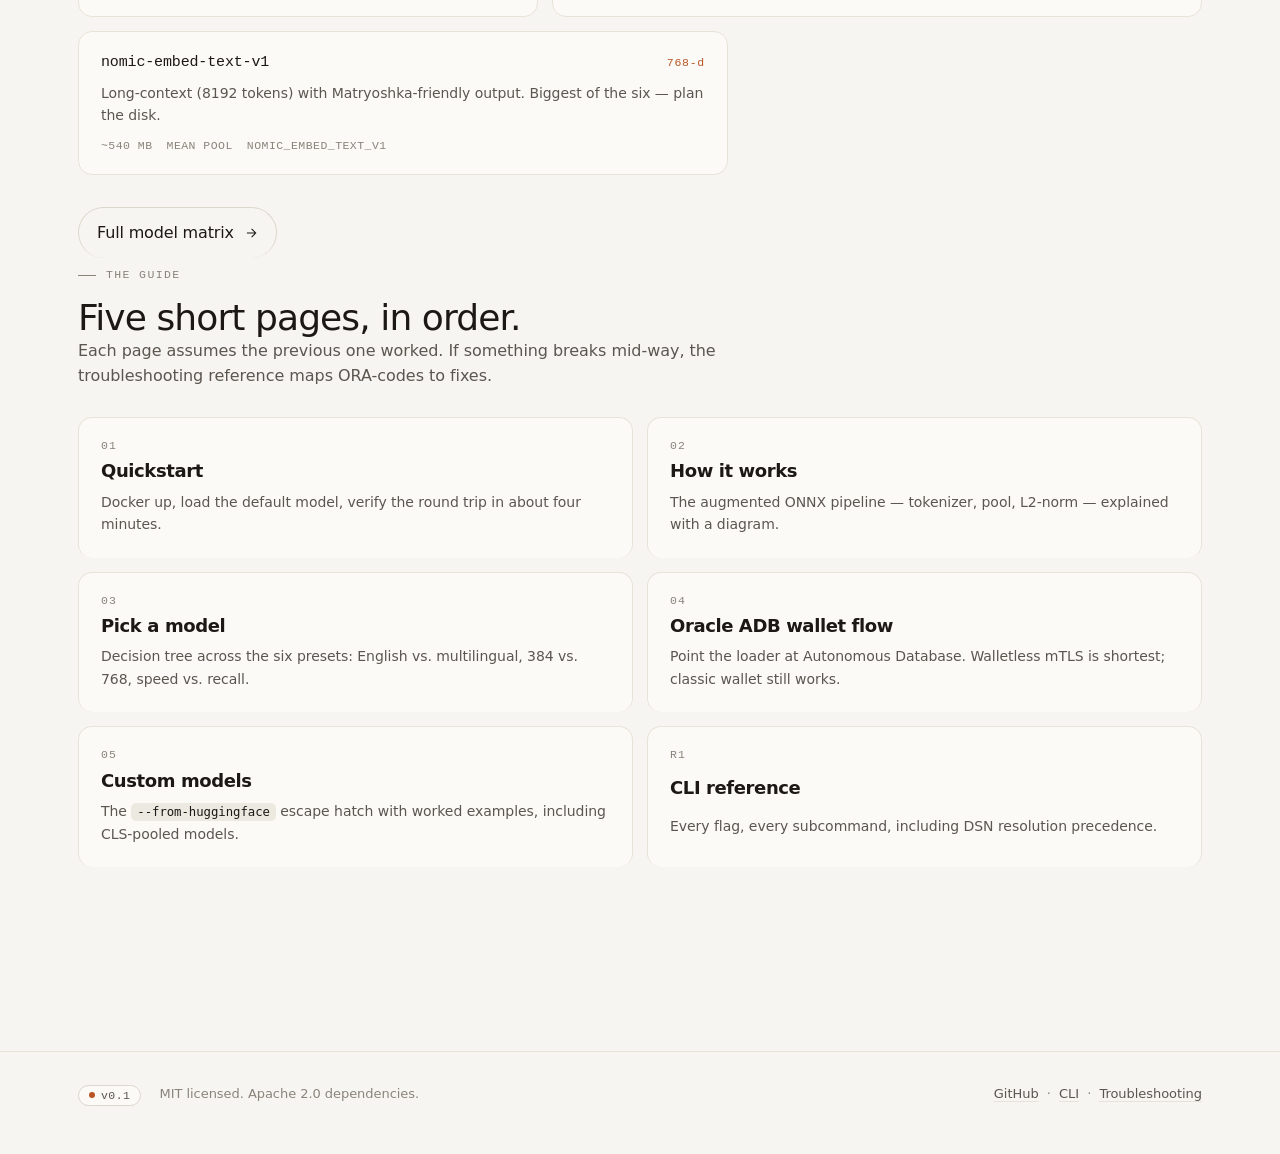
==== commit be0270a4: "docs: add /for-agents.html + llms.txt for coding-agent workflows" ====
--- a/docs/index.html
+++ b/docs/index.html
@@ -23,6 +23,7 @@
       <a href="guide/03-models.html">Models</a>
       <a href="reference/cli.html">CLI</a>
       <a href="reference/troubleshooting.html">Troubleshooting</a>
+      <a href="for-agents.html">For Agents</a>
     </nav>
     <div class="topbar-tools">
       <button class="btn-ghost" data-theme-toggle aria-label="Toggle theme">
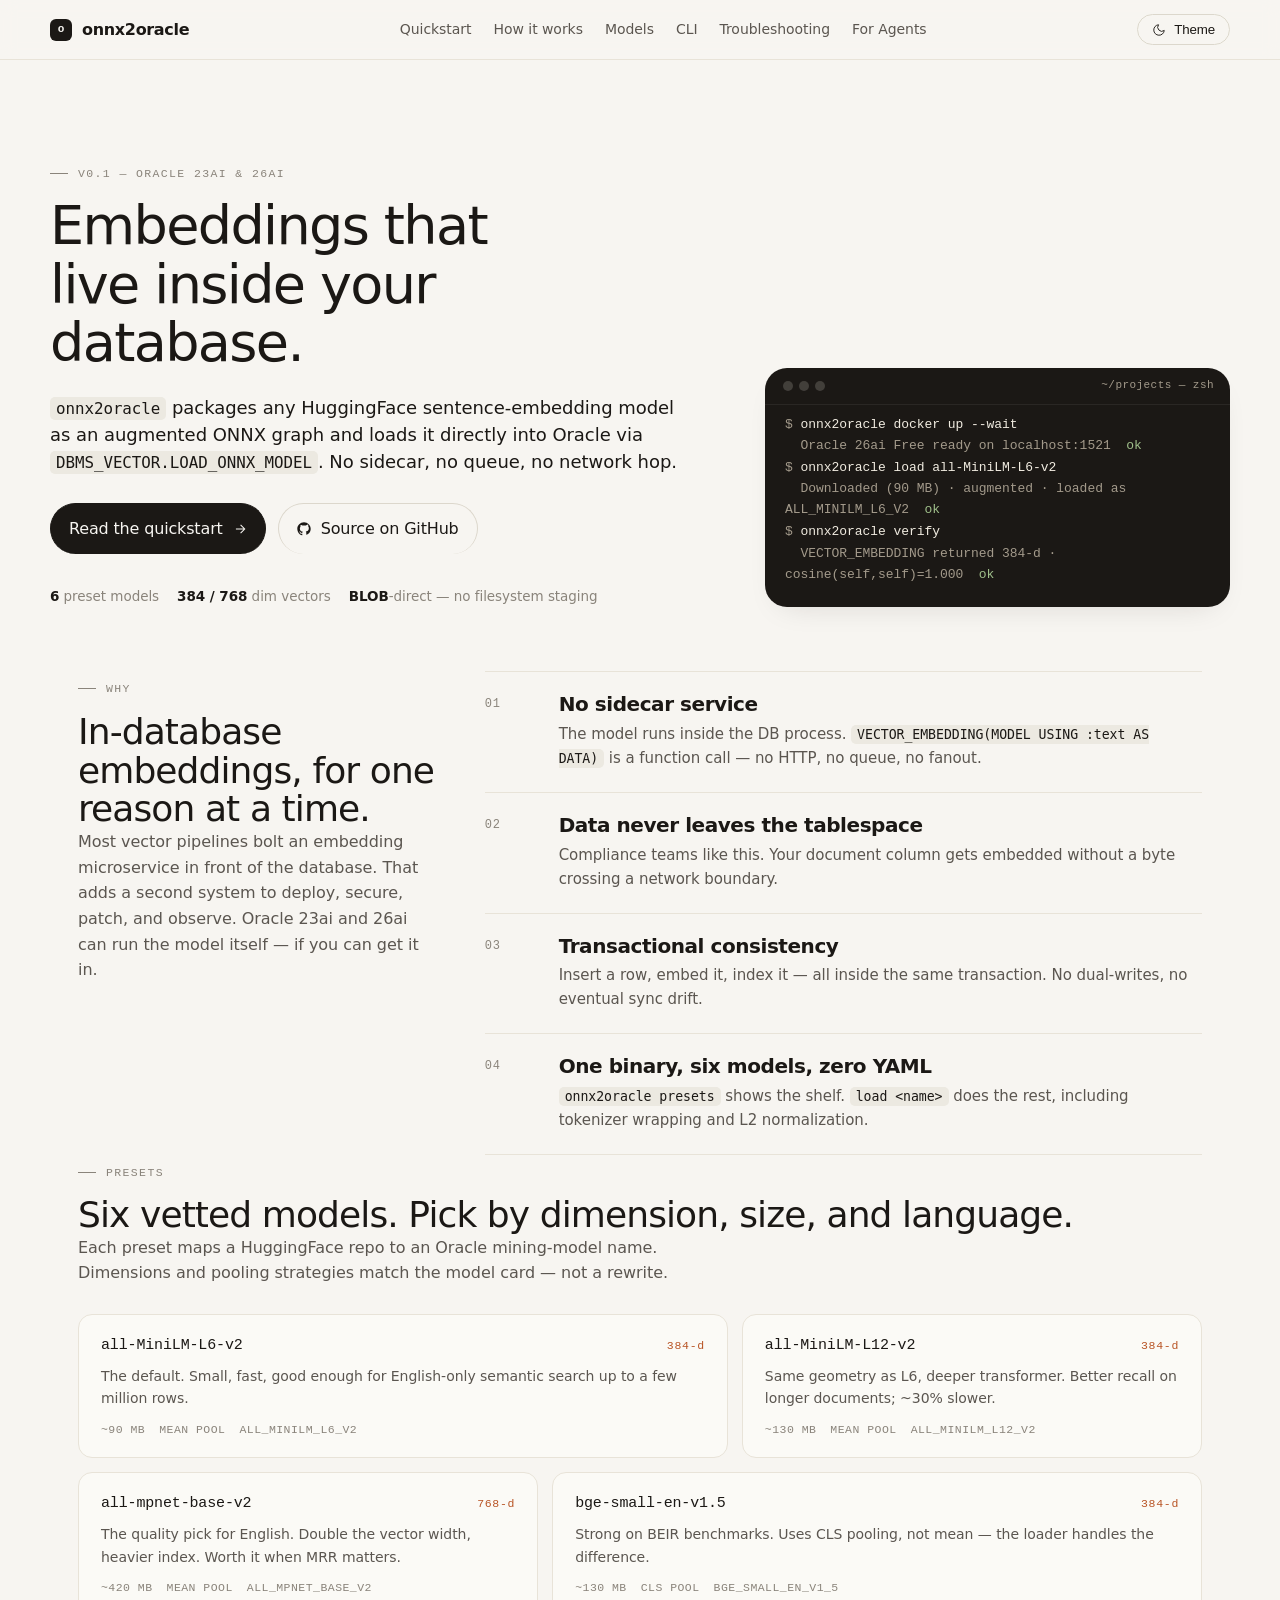
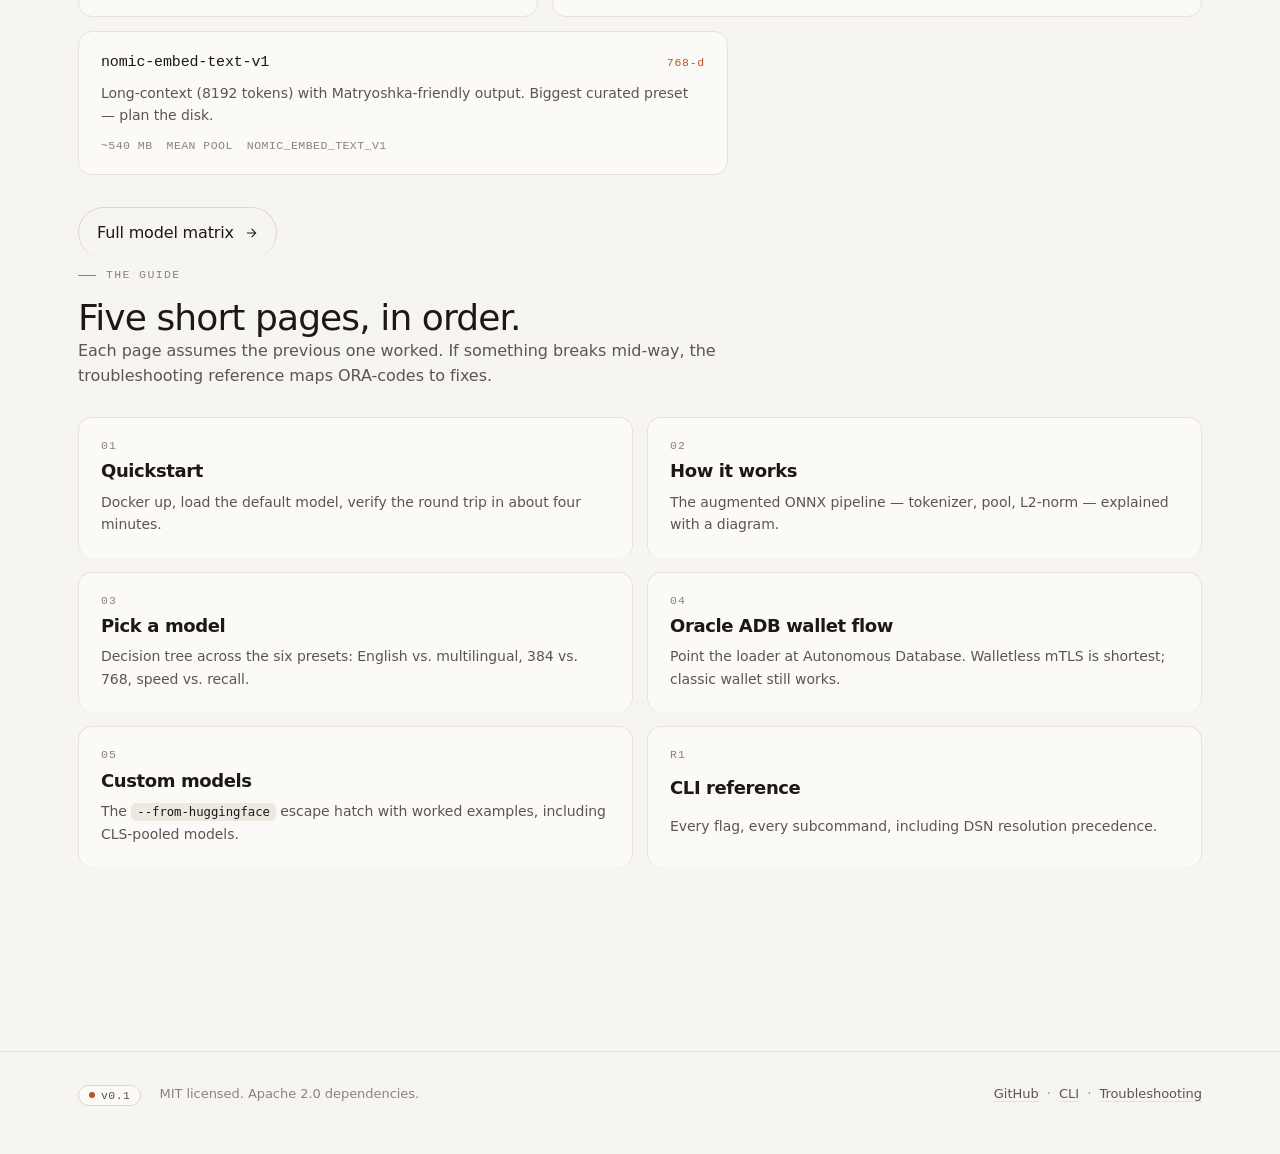
==== commit 7a449a95: "feat: automate real Oracle evidence workflows" ====
--- a/docs/index.html
+++ b/docs/index.html
@@ -150,7 +150,7 @@
     </article>
     <article class="preset">
       <div class="preset-head"><span class="preset-name">nomic-embed-text-v1</span><span class="preset-dim">768-d</span></div>
-      <p class="preset-desc">Long-context (8192 tokens) with Matryoshka-friendly output. Biggest of the six — plan the disk.</p>
+      <p class="preset-desc">Long-context (8192 tokens) with Matryoshka-friendly output. Biggest curated preset — plan the disk.</p>
       <div class="preset-meta"><span>~540 MB</span><span>mean pool</span><span>NOMIC_EMBED_TEXT_V1</span></div>
     </article>
   </div>
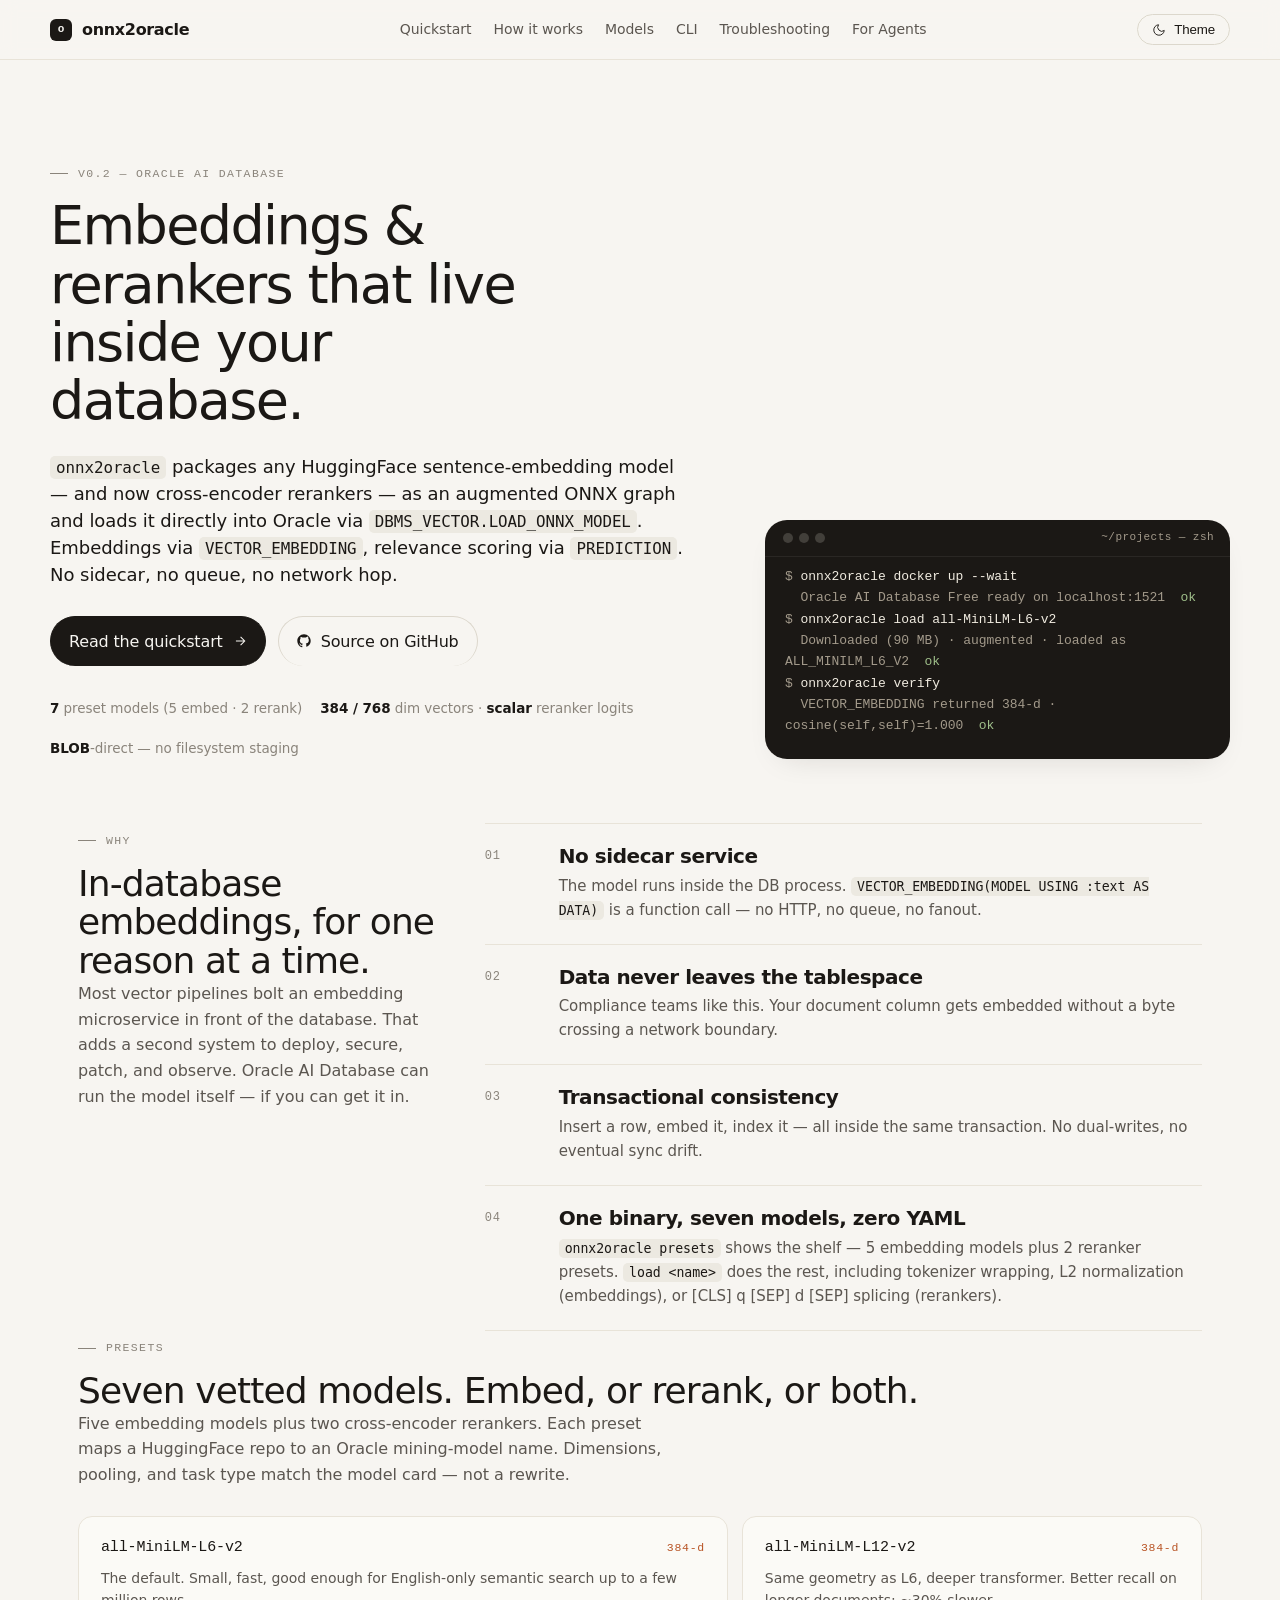
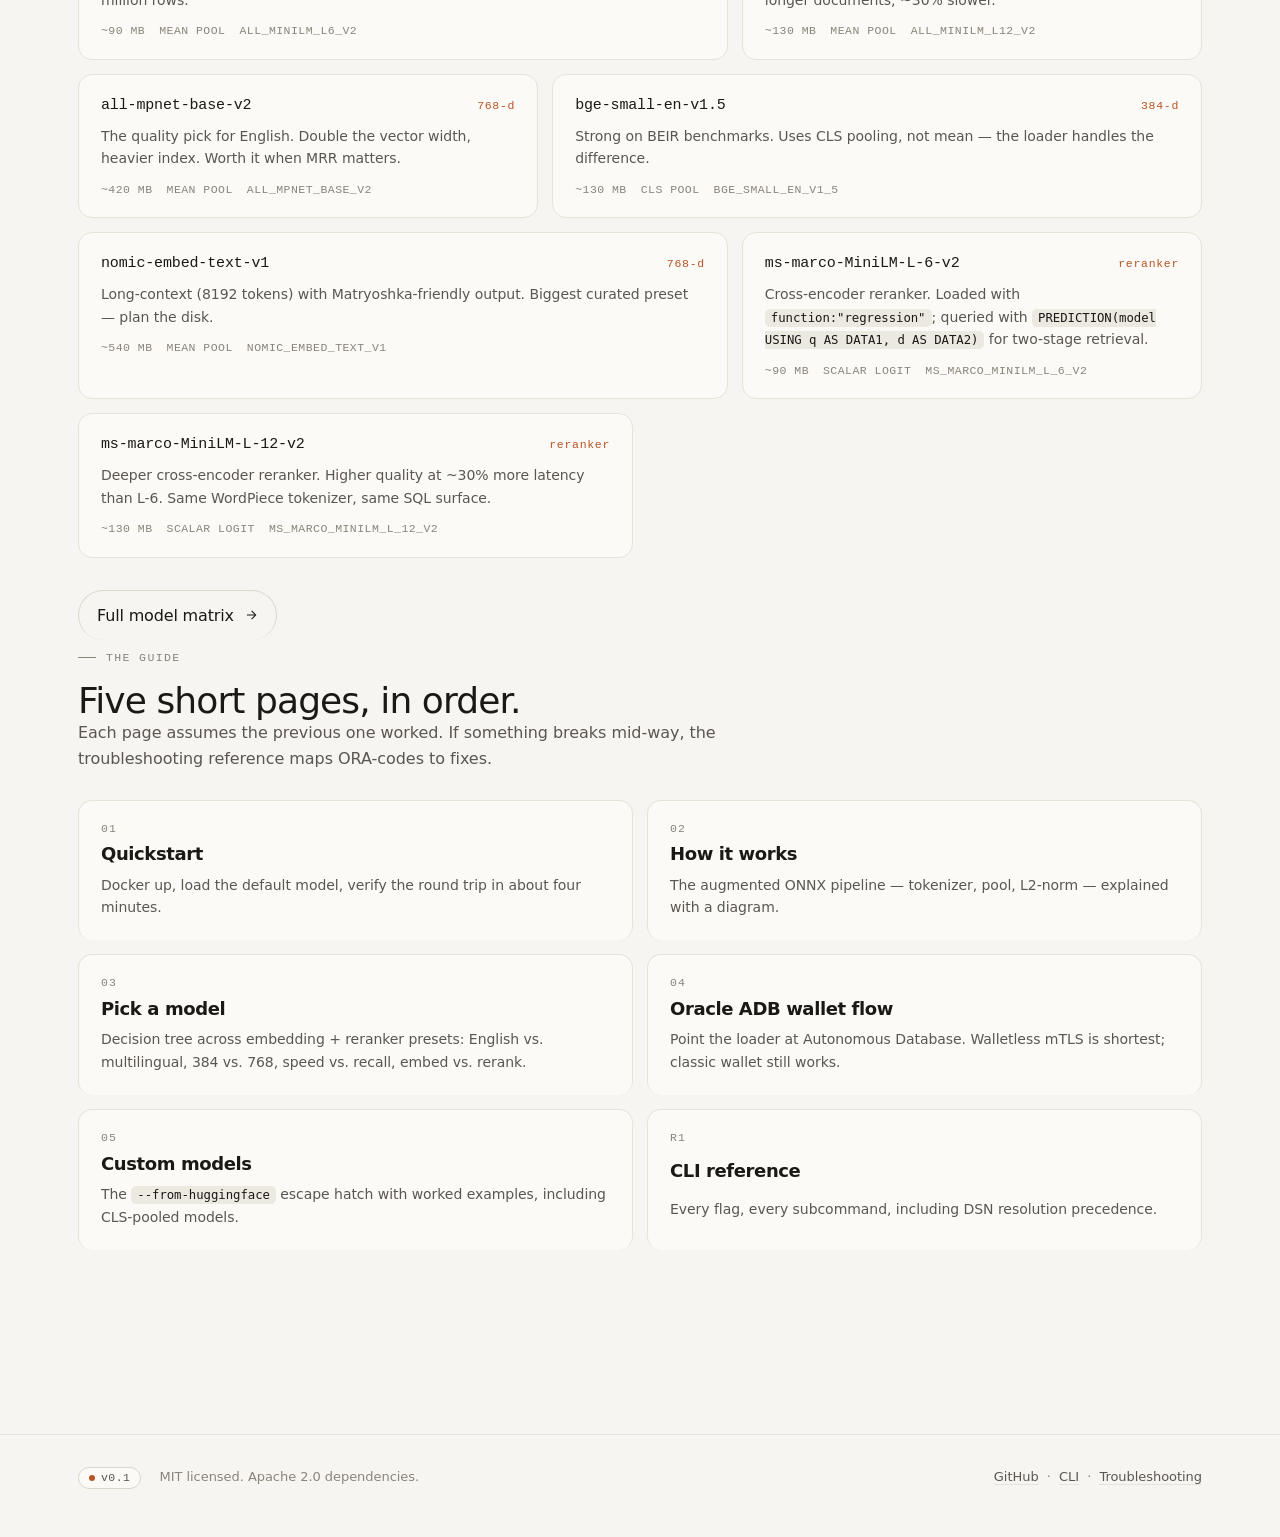
==== commit d027b04b: "docs: document reranker support and rebrand to "Oracle AI Database" Documentation: - README: new "Re" ====
--- a/docs/index.html
+++ b/docs/index.html
@@ -4,7 +4,7 @@
 <meta charset="utf-8">
 <meta name="viewport" content="width=device-width, initial-scale=1">
 <title>onnx2oracle — embeddings that live inside your database</title>
-<meta name="description" content="Load HuggingFace embedding models into Oracle Database 23ai/26ai as native ONNX mining models. One command. No external services.">
+<meta name="description" content="Load HuggingFace embedding AND cross-encoder reranker models into Oracle AI Database as native ONNX mining models. One command. No external services.">
 <link rel="stylesheet" href="assets/style.css">
 <link rel="icon" href="data:image/svg+xml,%3Csvg xmlns='http://www.w3.org/2000/svg' viewBox='0 0 32 32'%3E%3Crect width='32' height='32' rx='6' fill='%231b1815'/%3E%3Ctext x='16' y='22' font-family='monospace' font-size='16' font-weight='600' fill='%23f0ebe0' text-anchor='middle'%3Eo%3C/text%3E%3C/svg%3E">
 <script src="assets/main.js" defer></script>
@@ -40,11 +40,12 @@
 
 <section class="hero shell" aria-labelledby="hero-h">
   <div>
-    <div class="eyebrow">v0.1 — Oracle 23ai &amp; 26ai</div>
-    <h1 id="hero-h">Embeddings that live inside your database.</h1>
+    <div class="eyebrow">v0.2 — Oracle AI Database</div>
+    <h1 id="hero-h">Embeddings &amp; rerankers that live inside your database.</h1>
     <p class="lede">
-      <code>onnx2oracle</code> packages any HuggingFace sentence-embedding model as an augmented ONNX graph
-      and loads it directly into Oracle via <code>DBMS_VECTOR.LOAD_ONNX_MODEL</code>. No sidecar, no queue, no network hop.
+      <code>onnx2oracle</code> packages any HuggingFace sentence-embedding model — and now cross-encoder rerankers —
+      as an augmented ONNX graph and loads it directly into Oracle via <code>DBMS_VECTOR.LOAD_ONNX_MODEL</code>.
+      Embeddings via <code>VECTOR_EMBEDDING</code>, relevance scoring via <code>PREDICTION</code>. No sidecar, no queue, no network hop.
     </p>
     <div class="cta-row">
       <a class="btn bare" href="guide/01-quickstart.html">
@@ -57,8 +58,8 @@
       </a>
     </div>
     <div class="hero-meta">
-      <span><strong>6</strong> preset models</span>
-      <span><strong>384 / 768</strong> dim vectors</span>
+      <span><strong>7</strong> preset models (5 embed · 2 rerank)</span>
+      <span><strong>384 / 768</strong> dim vectors · <strong>scalar</strong> reranker logits</span>
       <span><strong>BLOB</strong>-direct — no filesystem staging</span>
     </div>
   </div>
@@ -69,7 +70,7 @@
       <span class="terminal-title">~/projects — zsh</span>
       <div class="terminal-body">
         <span class="term-line t1"><span class="term-prompt">$ </span><span class="term-cmd">onnx2oracle docker up --wait</span></span>
-        <span class="term-line t2"><span class="term-out">&nbsp;&nbsp;Oracle 26ai Free ready on localhost:1521 &nbsp;</span><span class="term-ok">ok</span></span>
+        <span class="term-line t2"><span class="term-out">&nbsp;&nbsp;Oracle AI Database Free ready on localhost:1521 &nbsp;</span><span class="term-ok">ok</span></span>
         <span class="term-line t3"><span class="term-prompt">$ </span><span class="term-cmd">onnx2oracle load all-MiniLM-L6-v2</span></span>
         <span class="term-line t4"><span class="term-out">&nbsp;&nbsp;Downloaded (90 MB) · augmented · loaded as ALL_MINILM_L6_V2 &nbsp;</span><span class="term-ok">ok</span></span>
         <span class="term-line t5"><span class="term-prompt">$ </span><span class="term-cmd">onnx2oracle verify</span></span>
@@ -86,7 +87,7 @@
       <h2 id="reasons-h">In-database embeddings, for one reason at a time.</h2>
       <p>
         Most vector pipelines bolt an embedding microservice in front of the database. That adds a second system
-        to deploy, secure, patch, and observe. Oracle 23ai and 26ai can run the model itself — if you can get it in.
+        to deploy, secure, patch, and observe. Oracle AI Database can run the model itself — if you can get it in.
       </p>
     </div>
     <div class="reasons-list" role="list">
@@ -114,8 +115,8 @@
       <article class="reason" role="listitem">
         <div class="reason-idx">04</div>
         <div>
-          <h3>One binary, six models, zero YAML</h3>
-          <p><code>onnx2oracle presets</code> shows the shelf. <code>load &lt;name&gt;</code> does the rest, including tokenizer wrapping and L2 normalization.</p>
+          <h3>One binary, seven models, zero YAML</h3>
+          <p><code>onnx2oracle presets</code> shows the shelf — 5 embedding models plus 2 reranker presets. <code>load &lt;name&gt;</code> does the rest, including tokenizer wrapping, L2 normalization (embeddings), or [CLS] q [SEP] d [SEP] splicing (rerankers).</p>
         </div>
       </article>
     </div>
@@ -124,8 +125,8 @@
 
 <section class="shell" aria-labelledby="presets-h">
   <div class="eyebrow">Presets</div>
-  <h2 id="presets-h">Six vetted models. Pick by dimension, size, and language.</h2>
-  <p style="max-width:60ch;margin-bottom:28px;">Each preset maps a HuggingFace repo to an Oracle mining-model name. Dimensions and pooling strategies match the model card — not a rewrite.</p>
+  <h2 id="presets-h">Seven vetted models. Embed, or rerank, or both.</h2>
+  <p style="max-width:60ch;margin-bottom:28px;">Five embedding models plus two cross-encoder rerankers. Each preset maps a HuggingFace repo to an Oracle mining-model name. Dimensions, pooling, and task type match the model card — not a rewrite.</p>
 
   <div class="preset-grid">
     <article class="preset">
@@ -152,6 +153,16 @@
       <div class="preset-head"><span class="preset-name">nomic-embed-text-v1</span><span class="preset-dim">768-d</span></div>
       <p class="preset-desc">Long-context (8192 tokens) with Matryoshka-friendly output. Biggest curated preset — plan the disk.</p>
       <div class="preset-meta"><span>~540 MB</span><span>mean pool</span><span>NOMIC_EMBED_TEXT_V1</span></div>
+    </article>
+    <article class="preset">
+      <div class="preset-head"><span class="preset-name">ms-marco-MiniLM-L-6-v2</span><span class="preset-dim">reranker</span></div>
+      <p class="preset-desc">Cross-encoder reranker. Loaded with <code>function:"regression"</code>; queried with <code>PREDICTION(model USING q AS DATA1, d AS DATA2)</code> for two-stage retrieval.</p>
+      <div class="preset-meta"><span>~90 MB</span><span>scalar logit</span><span>MS_MARCO_MINILM_L_6_V2</span></div>
+    </article>
+    <article class="preset">
+      <div class="preset-head"><span class="preset-name">ms-marco-MiniLM-L-12-v2</span><span class="preset-dim">reranker</span></div>
+      <p class="preset-desc">Deeper cross-encoder reranker. Higher quality at ~30% more latency than L-6. Same WordPiece tokenizer, same SQL surface.</p>
+      <div class="preset-meta"><span>~130 MB</span><span>scalar logit</span><span>MS_MARCO_MINILM_L_12_V2</span></div>
     </article>
   </div>
 
@@ -181,7 +192,7 @@
     <a class="guide-card bare" href="guide/03-models.html">
       <span class="num">03</span>
       <h3>Pick a model</h3>
-      <p>Decision tree across the six presets: English vs. multilingual, 384 vs. 768, speed vs. recall.</p>
+      <p>Decision tree across embedding + reranker presets: English vs. multilingual, 384 vs. 768, speed vs. recall, embed vs. rerank.</p>
     </a>
     <a class="guide-card bare" href="guide/04-connect-to-cloud.html">
       <span class="num">04</span>
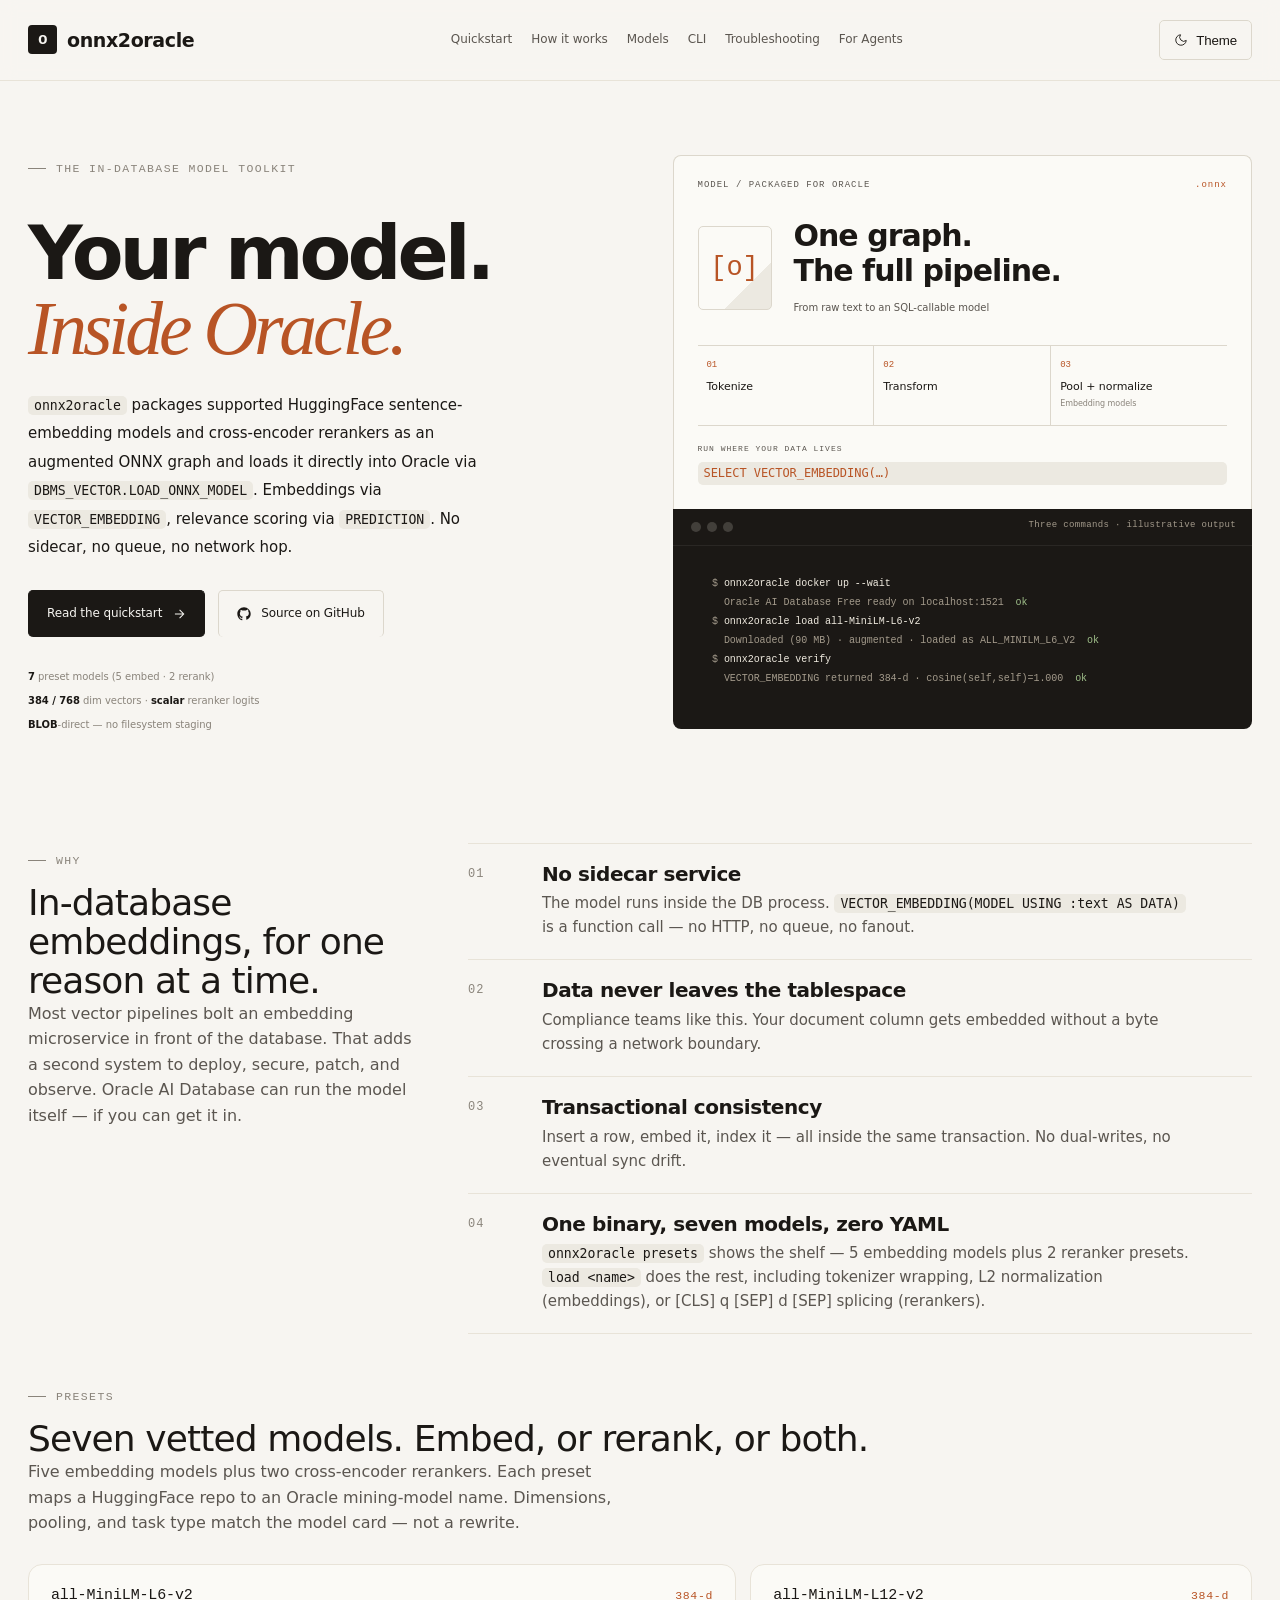
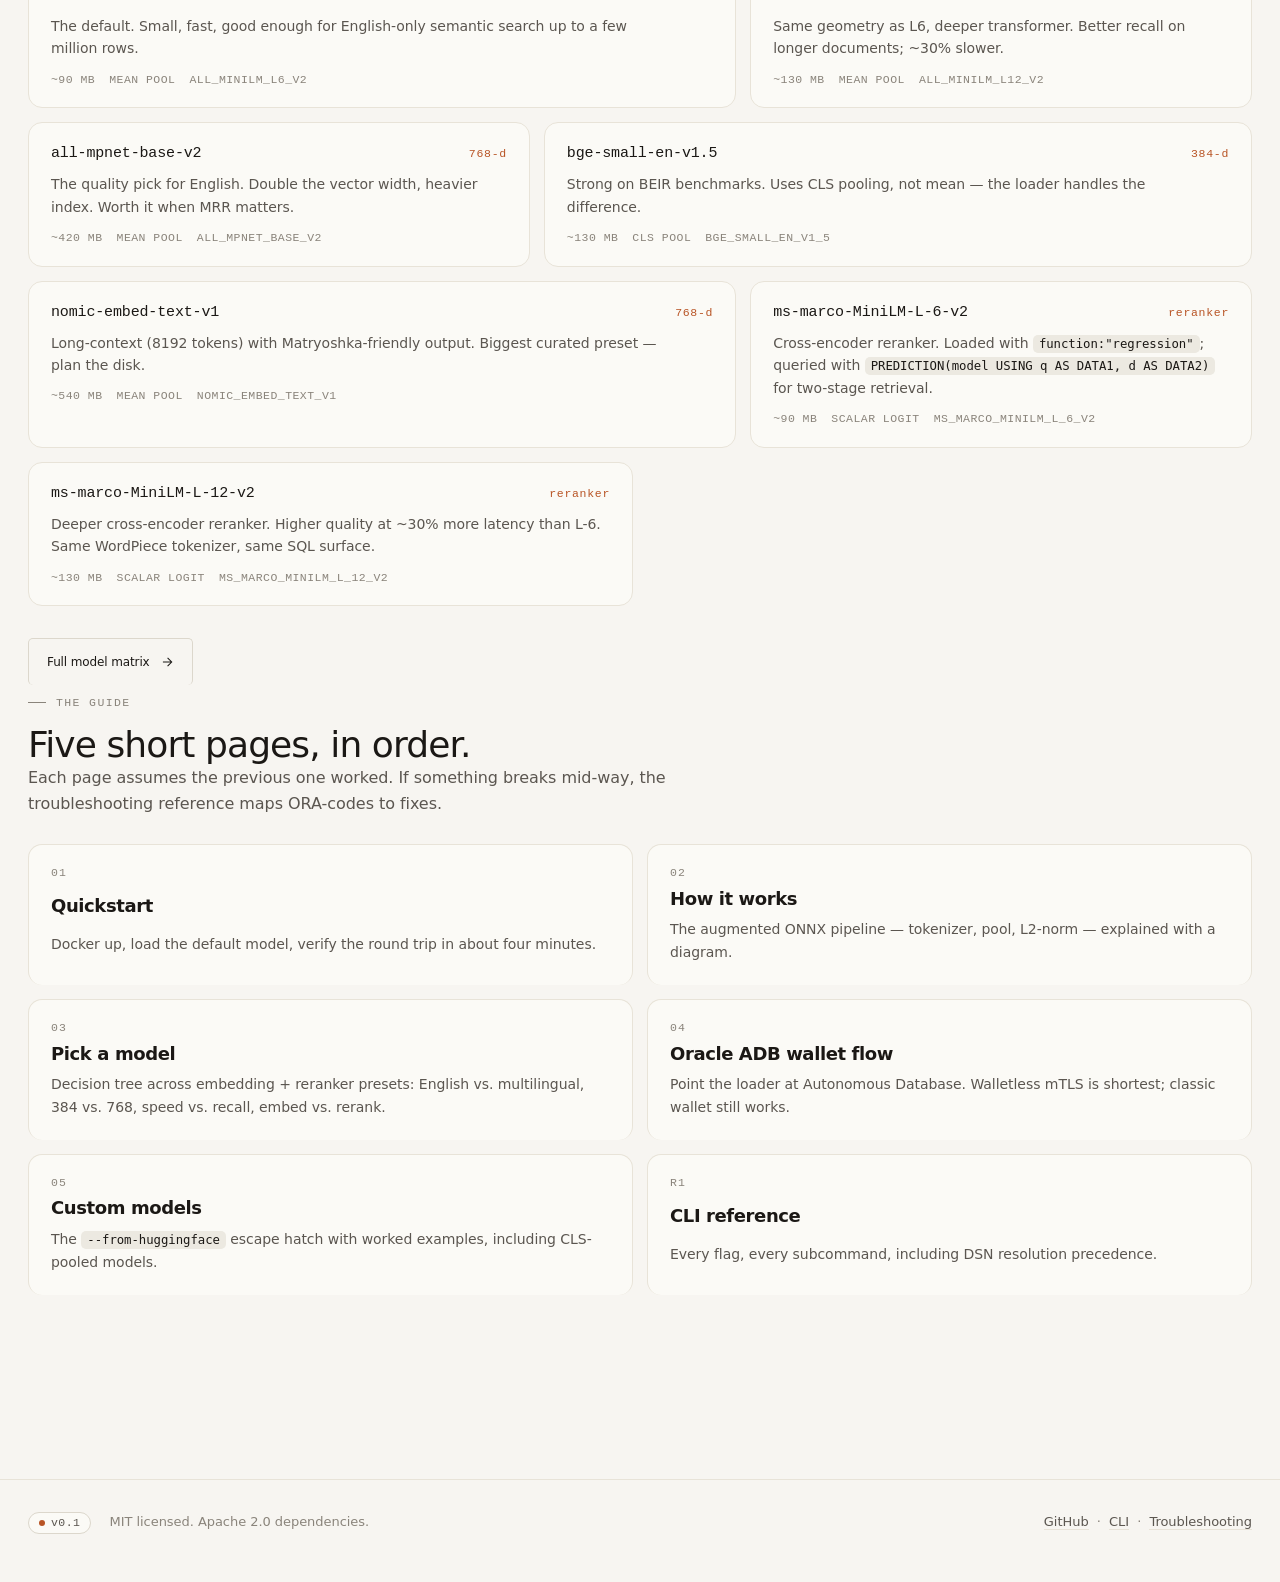
==== commit ee86d873: "feat(docs): redesign model documentation and keyboard table controls" ====
--- a/docs/index.html
+++ b/docs/index.html
@@ -10,6 +10,7 @@
 <script src="assets/main.js" defer></script>
 </head>
 <body>
+<a class="docs-skip" href="#main-content">Skip to content</a>
 
 <header class="topbar">
   <div class="shell topbar-inner">
@@ -36,14 +37,14 @@
   </div>
 </header>
 
-<main>
+<main id="main-content">
 
 <section class="hero shell" aria-labelledby="hero-h">
   <div>
-    <div class="eyebrow">v0.2 — Oracle AI Database</div>
-    <h1 id="hero-h">Embeddings &amp; rerankers that live inside your database.</h1>
+    <div class="eyebrow">THE IN-DATABASE MODEL TOOLKIT</div>
+    <h1 id="hero-h">Your model.<br><em>Inside Oracle.</em></h1>
     <p class="lede">
-      <code>onnx2oracle</code> packages any HuggingFace sentence-embedding model — and now cross-encoder rerankers —
+      <code>onnx2oracle</code> packages supported HuggingFace sentence-embedding models and cross-encoder rerankers
       as an augmented ONNX graph and loads it directly into Oracle via <code>DBMS_VECTOR.LOAD_ONNX_MODEL</code>.
       Embeddings via <code>VECTOR_EMBEDDING</code>, relevance scoring via <code>PREDICTION</code>. No sidecar, no queue, no network hop.
     </p>
@@ -65,9 +66,15 @@
   </div>
 
   <aside aria-label="Three-command demo">
+    <div class="model-artifact" aria-label="One ONNX graph contains tokenization, transformer inference, pooling, and normalization">
+      <div class="artifact-topline"><span>MODEL / PACKAGED FOR ORACLE</span><span>.onnx</span></div>
+      <div class="artifact-title"><span class="artifact-symbol" aria-hidden="true">[o]</span><div><strong>One graph.<br>The full pipeline.</strong><span>From raw text to an SQL-callable model</span></div></div>
+      <ol class="artifact-pipeline"><li><span>01</span>Tokenize</li><li><span>02</span>Transform</li><li><span>03</span>Pool + normalize<small>Embedding models</small></li></ol>
+      <div class="artifact-output"><span>RUN WHERE YOUR DATA LIVES</span><code>SELECT VECTOR_EMBEDDING(…)</code></div>
+    </div>
     <div class="terminal" role="img" aria-label="Terminal showing docker up, load, verify commands">
       <span class="terminal-dots"><span></span><span></span><span></span></span>
-      <span class="terminal-title">~/projects — zsh</span>
+      <span class="terminal-title">Three commands · illustrative output</span>
       <div class="terminal-body">
         <span class="term-line t1"><span class="term-prompt">$ </span><span class="term-cmd">onnx2oracle docker up --wait</span></span>
         <span class="term-line t2"><span class="term-out">&nbsp;&nbsp;Oracle AI Database Free ready on localhost:1521 &nbsp;</span><span class="term-ok">ok</span></span>
--- a/docs/assets/style.css
+++ b/docs/assets/style.css
@@ -1,3 +1,4 @@
+@import './refinement.css';
 /* =========================================================================
    onnx2oracle — docs stylesheet
    Warm monochrome, hardware-accelerated animations only (transform/opacity),
@@ -25,7 +26,7 @@
   --rad-lg: 22px;
 
   /* Metrics */
-  --maxw: 1180px;
+  --maxw: 1320px;
   --gutter: 28px;
   --step: clamp(14px, 0.93vw, 16px);
 
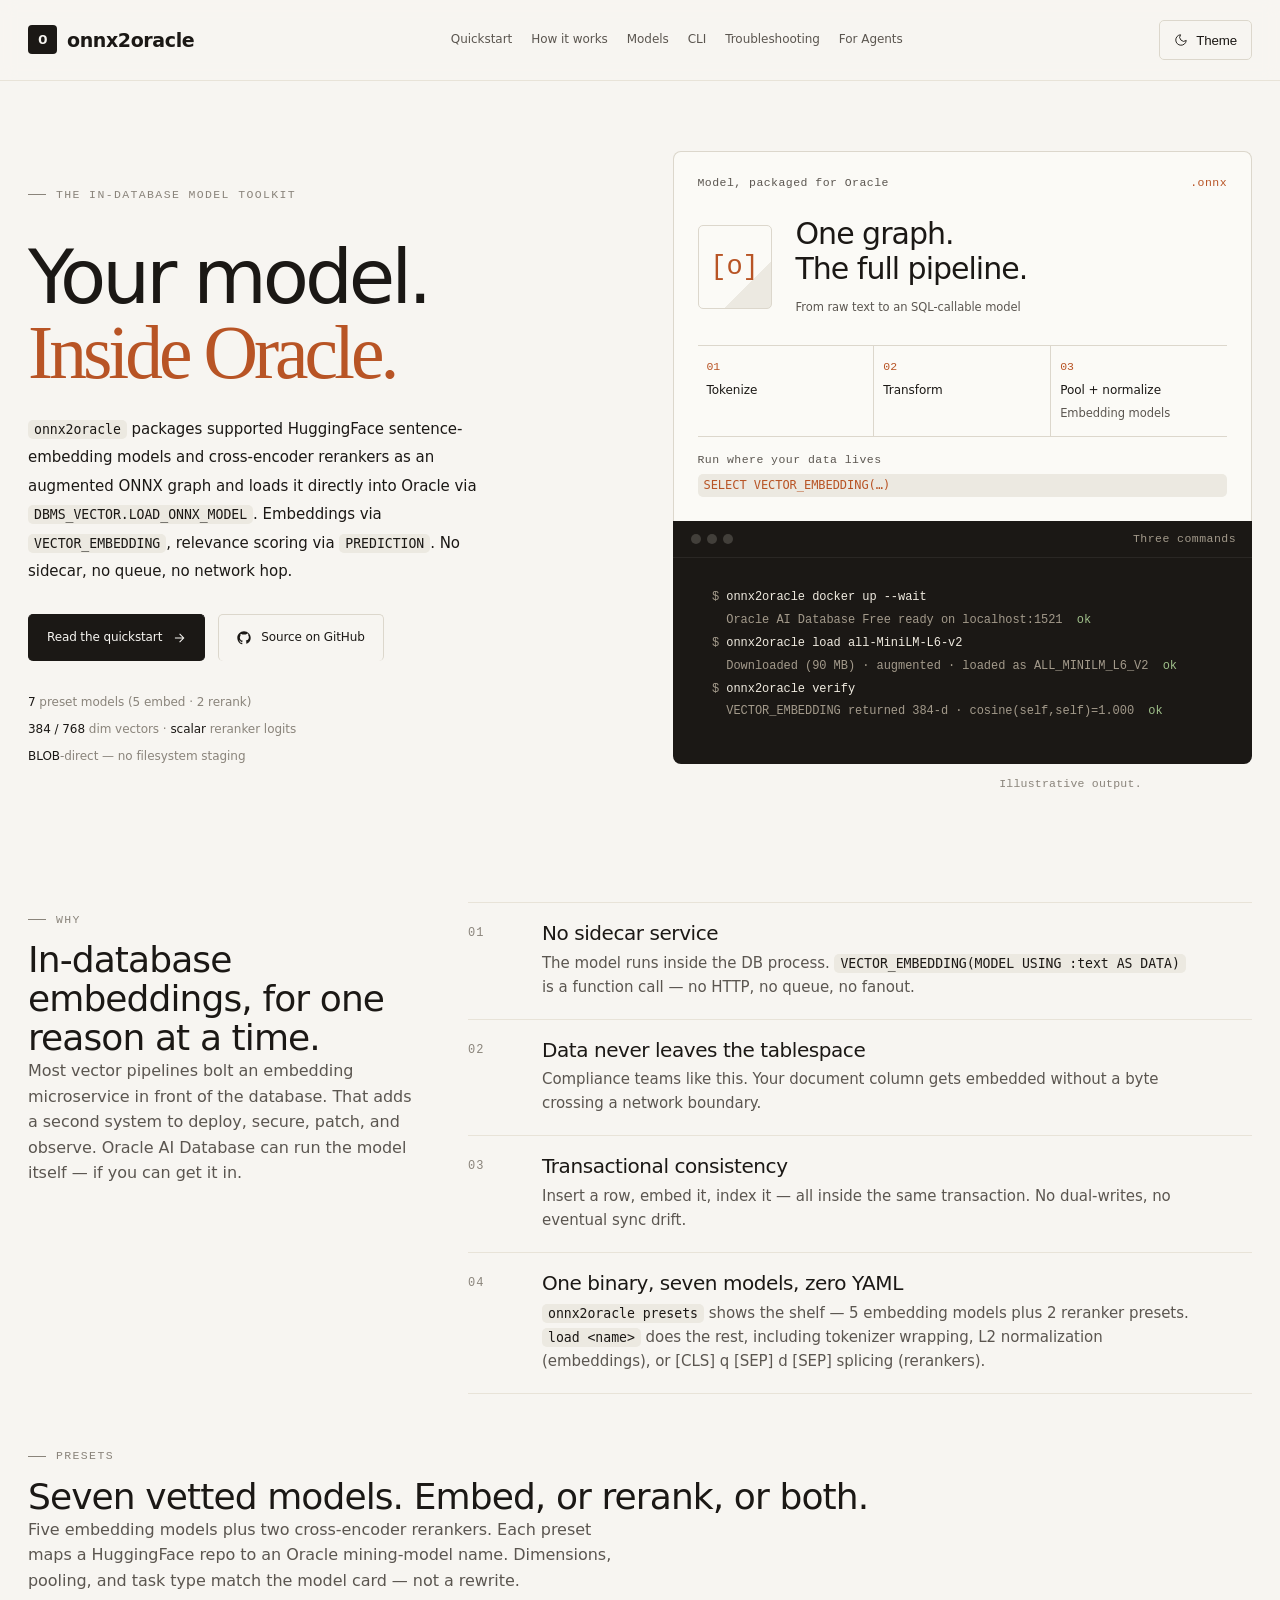
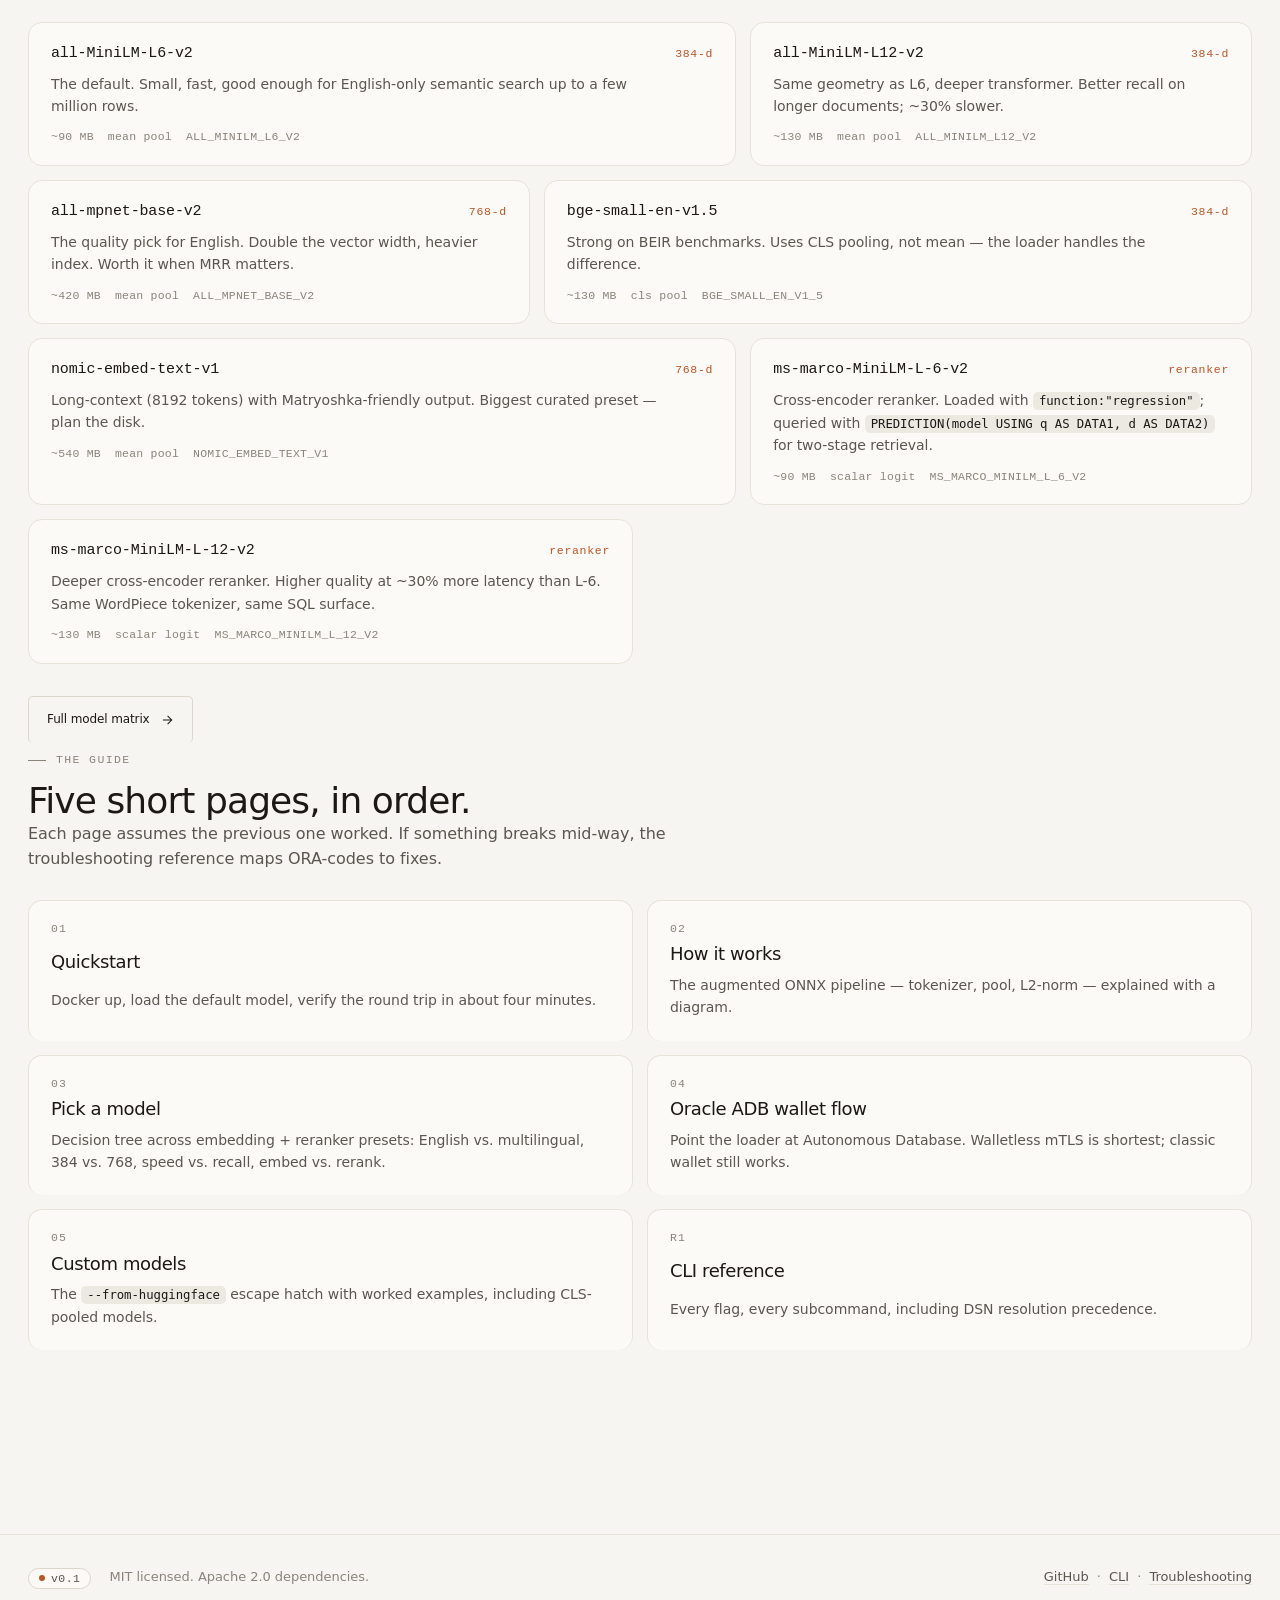
==== commit a5875624: "style(ui): unslop the docs home, guide and deck Polish pass over the existing warm-monochrome system" ====
--- a/docs/index.html
+++ b/docs/index.html
@@ -67,14 +67,14 @@
 
   <aside aria-label="Three-command demo">
     <div class="model-artifact" aria-label="One ONNX graph contains tokenization, transformer inference, pooling, and normalization">
-      <div class="artifact-topline"><span>MODEL / PACKAGED FOR ORACLE</span><span>.onnx</span></div>
+      <div class="artifact-topline"><span>Model, packaged for Oracle</span><span>.onnx</span></div>
       <div class="artifact-title"><span class="artifact-symbol" aria-hidden="true">[o]</span><div><strong>One graph.<br>The full pipeline.</strong><span>From raw text to an SQL-callable model</span></div></div>
       <ol class="artifact-pipeline"><li><span>01</span>Tokenize</li><li><span>02</span>Transform</li><li><span>03</span>Pool + normalize<small>Embedding models</small></li></ol>
-      <div class="artifact-output"><span>RUN WHERE YOUR DATA LIVES</span><code>SELECT VECTOR_EMBEDDING(…)</code></div>
+      <div class="artifact-output"><span>Run where your data lives</span><code>SELECT VECTOR_EMBEDDING(…)</code></div>
     </div>
     <div class="terminal" role="img" aria-label="Terminal showing docker up, load, verify commands">
       <span class="terminal-dots"><span></span><span></span><span></span></span>
-      <span class="terminal-title">Three commands · illustrative output</span>
+      <span class="terminal-title">Three commands</span>
       <div class="terminal-body">
         <span class="term-line t1"><span class="term-prompt">$ </span><span class="term-cmd">onnx2oracle docker up --wait</span></span>
         <span class="term-line t2"><span class="term-out">&nbsp;&nbsp;Oracle AI Database Free ready on localhost:1521 &nbsp;</span><span class="term-ok">ok</span></span>
@@ -84,6 +84,7 @@
         <span class="term-line t6"><span class="term-out">&nbsp;&nbsp;VECTOR_EMBEDDING returned 384-d · cosine(self,self)=1.000 &nbsp;</span><span class="term-ok">ok</span><span class="term-caret"></span></span>
       </div>
     </div>
+    <p class="terminal-caption">Illustrative output.</p>
   </aside>
 </section>
 
--- a/docs/assets/style.css
+++ b/docs/assets/style.css
@@ -17,6 +17,8 @@
   --rule-soft: #e8e3d8;
   --accent: #b85425;          /* muted rust — 1 accent, <80% sat */
   --accent-ink: #8d3e1b;
+  --ok: #6b7f55;            /* status green, tuned to the warm ramp */
+  --ok-on-dark: #9fbf8a;    /* the terminal is always dark */
   --code-bg: #1b1815;
   --code-ink: #f0ebe0;
   --code-dim: #a39a8b;
@@ -58,6 +60,7 @@
   --rule-soft: #221f1b;
   --accent: #d77a4a;
   --accent-ink: #e8a37a;
+  --ok: #9fbf8a;
   --code-bg: #0d0c0a;
   --code-ink: #f0ebe0;
   --code-dim: #8a8276;
@@ -101,7 +104,7 @@
 a.bare { border-bottom: none; }
 
 h1, h2, h3, h4 {
-  font-weight: 520;
+  font-weight: 500;
   letter-spacing: -0.022em;
   line-height: 1.08;
   margin: 0;
@@ -109,7 +112,7 @@
 }
 h1 { font-size: var(--fs-h1); letter-spacing: -0.03em; }
 h2 { font-size: var(--fs-h2); letter-spacing: -0.025em; }
-h3 { font-size: var(--fs-h3); font-weight: 560; }
+h3 { font-size: var(--fs-h3); font-weight: 500; }
 
 p { margin: 0 0 1em; max-width: 68ch; color: var(--ink-muted); }
 p.lede {
@@ -157,7 +160,7 @@
   gap: 10px;
   border-bottom: none;
   color: var(--ink);
-  font-weight: 560;
+  font-weight: 500;
   letter-spacing: -0.02em;
 }
 .brand-mark {
@@ -223,7 +226,7 @@
   letter-spacing: 0.12em;
   text-transform: uppercase;
   color: var(--ink-faint);
-  margin-bottom: 18px;
+  margin-bottom: 16px;
 }
 .eyebrow::before {
   content: "";
@@ -245,12 +248,12 @@
 .hero-meta {
   margin-top: 32px;
   display: flex;
-  gap: 18px;
+  gap: 16px;
   flex-wrap: wrap;
   font-size: 13.5px;
   color: var(--ink-faint);
 }
-.hero-meta strong { color: var(--ink); font-weight: 560; }
+.hero-meta strong { color: var(--ink); font-weight: 500; }
 
 /* CTA row */
 .cta-row {
@@ -317,23 +320,30 @@
   letter-spacing: 0.04em;
 }
 .terminal-body { margin-top: 28px; min-height: 150px; }
+.terminal-caption {
+  margin: 12px 0 0;
+  font: 500 11.5px/1.4 ui-monospace, monospace;
+  letter-spacing: 0.02em;
+  color: var(--ink-faint);
+  text-align: right;
+}
 .term-line {
   display: block;
   opacity: 0;
   transform: translateY(4px);
-  animation: termFade 520ms var(--ease) forwards;
+  animation: termFade 520ms var(--ease) both;
   will-change: transform, opacity;
 }
-.term-line.t1 { animation-delay: 200ms; }
-.term-line.t2 { animation-delay: 1200ms; }
-.term-line.t3 { animation-delay: 2200ms; }
-.term-line.t4 { animation-delay: 3200ms; }
-.term-line.t5 { animation-delay: 4200ms; }
-.term-line.t6 { animation-delay: 5200ms; }
+.term-line.t1 { animation-delay: 0ms; }
+.term-line.t2 { animation-delay: 80ms; }
+.term-line.t3 { animation-delay: 160ms; }
+.term-line.t4 { animation-delay: 240ms; }
+.term-line.t5 { animation-delay: 320ms; }
+.term-line.t6 { animation-delay: 400ms; }
 .term-prompt { color: var(--code-dim); }
 .term-cmd { color: var(--code-ink); }
 .term-out { color: var(--code-dim); }
-.term-ok { color: #9fbf8a; }
+.term-ok { color: var(--ok-on-dark); }
 .term-caret {
   display: inline-block;
   width: 7px; height: 14px;
@@ -341,7 +351,7 @@
   vertical-align: middle;
   margin-left: 2px;
   animation: termBlink 1s steps(2, end) infinite;
-  animation-delay: 5800ms;
+  animation-delay: 480ms;
   opacity: 0;
 }
 @keyframes termFade {
@@ -406,7 +416,7 @@
   margin-bottom: 10px;
 }
 .preset-name {
-  font: 520 15px/1.2 ui-monospace, monospace;
+  font: 500 15px/1.2 ui-monospace, monospace;
   letter-spacing: -0.01em;
   color: var(--ink);
 }
@@ -421,8 +431,7 @@
   gap: 14px;
   font: 500 11.5px/1 ui-monospace, monospace;
   color: var(--ink-faint);
-  letter-spacing: 0.04em;
-  text-transform: uppercase;
+  letter-spacing: 0.02em;
 }
 
 /* Make preset grid asymmetric at mid breakpoint */
@@ -552,7 +561,7 @@
   font-size: 14.5px;
   color: var(--ink);
 }
-.callout strong { font-weight: 560; }
+.callout strong { font-weight: 500; }
 
 /* Tables */
 table {
@@ -566,8 +575,7 @@
   padding: 10px 12px;
   border-bottom: 1px solid var(--rule);
   font: 500 11.5px/1.2 ui-monospace, monospace;
-  letter-spacing: 0.08em;
-  text-transform: uppercase;
+  letter-spacing: 0.02em;
   color: var(--ink-faint);
   cursor: pointer;
   user-select: none;
@@ -577,7 +585,7 @@
   color: var(--ink-faint);
   margin-left: 4px;
   font-size: 10px;
-  opacity: 0.4;
+  opacity: 0.6;
   transition: opacity var(--dur-fast) var(--ease);
 }
 thead th[aria-sort] .sort-mark { opacity: 1; color: var(--accent); }
